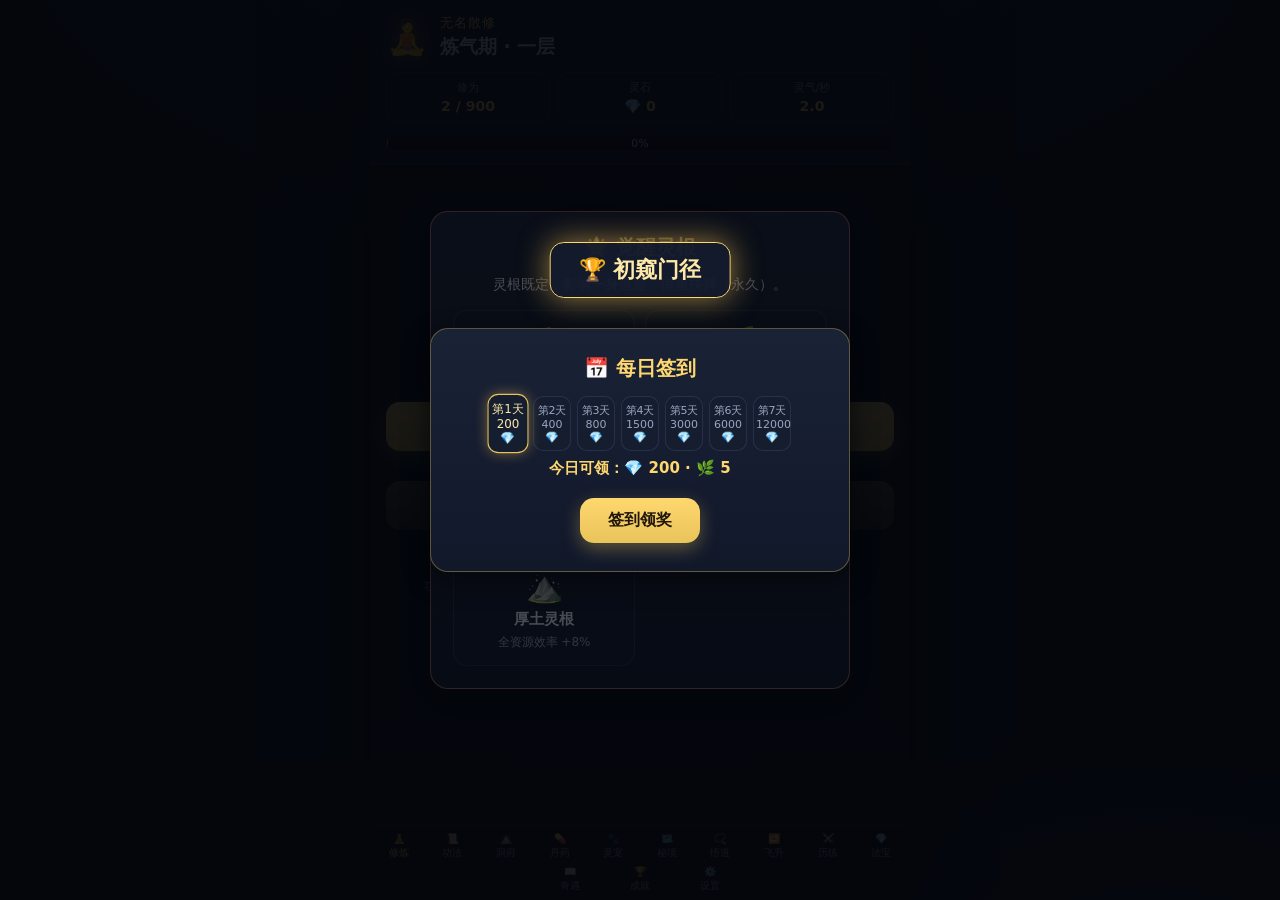
==== index.html @ 9cd48402 "娱乐性/反馈/爽点/生命周期重设计：FX引擎+全系统反馈+天降机缘+法宝觉醒+每日签到+连击暴击+大数超界 - 新增 fx.js 反馈特效引擎（floatText/burst/shake/flash/" ====
<!DOCTYPE html>
<html lang="zh-CN">
<head>
  <meta charset="UTF-8" />
  <meta name="viewport" content="width=device-width, initial-scale=1.0, maximum-scale=1.0, user-scalable=no" />
  <title>放置修仙 · 逍遥道途</title>
  <link rel="stylesheet" href="style.css" />
</head>
<body>
  <div id="app">
    <!-- 顶部状态栏 -->
    <header class="topbar">
      <div class="realm-badge">
        <span id="realm-emoji">🧘</span>
        <div class="realm-text">
          <div id="dao-name" class="dao-name">无名散修</div>
          <div id="realm-name" class="realm-name">炼气期 · 一层</div>
        </div>
      </div>
      <div class="stat-row">
        <div class="stat">
          <span class="stat-label">修为</span>
          <span class="stat-val"><span id="xp-val">0</span> / <span id="xp-need">0</span></span>
        </div>
        <div class="stat">
          <span class="stat-label">灵石</span>
          <span class="stat-val">💎 <span id="stone-val">0</span></span>
        </div>
        <div class="stat">
          <span class="stat-label">灵气/秒</span>
          <span class="stat-val" id="speed-val">1.0</span>
        </div>
      </div>
      <div class="progress-wrap">
        <div class="progress-bar" id="progress-bar"></div>
        <span class="progress-pct" id="progress-pct">0%</span>
      </div>
    </header>

    <!-- 主视图区（由 ui.js 渲染） -->
    <main id="view" class="view"></main>

    <!-- 底部标签栏（横向滚动） -->
    <nav class="tabbar">
      <button class="tab active" data-tab="cultivate">🧘<span>修炼</span></button>
      <button class="tab" data-tab="technique">📜<span>功法</span></button>
      <button class="tab" data-tab="abode">⛰️<span>洞府</span></button>
      <button class="tab" data-tab="pill">💊<span>丹药</span></button>
      <button class="tab" data-tab="pet">🐾<span>灵宠</span></button>
      <button class="tab" data-tab="secret">🗺️<span>秘境</span></button>
      <button class="tab" data-tab="insight">📿<span>悟道</span></button>
      <button class="tab" data-tab="fly">🔁<span>飞升</span></button>
      <button class="tab" data-tab="battle">⚔️<span>历练</span></button>
      <button class="tab" data-tab="treasure">💎<span>法宝</span></button>
      <button class="tab" data-tab="event">📖<span>奇遇</span></button>
      <button class="tab" data-tab="achv">🏆<span>成就</span></button>
      <button class="tab" data-tab="setting">⚙️<span>设置</span></button>
    </nav>
  </div>

  <!-- 弹窗层 -->
  <div id="modal-layer"></div>
  <!-- 提示层 -->
  <div id="toast-layer"></div>

  <script src="data.js"></script>
  <script src="game.js"></script>
  <script src="art.js"></script>
  <script src="audio.js"></script>
  <script src="fx.js"></script>
  <script src="ui.js"></script>
</body>
</html>
---- style.css ----
/* ============================================================
 * 放置修仙 · 逍遥道途 —— 样式（修仙暗金主题 · 移动优先）
 * ============================================================ */
:root {
  --bg: #0a0e17;
  --bg2: #0f1422;
  --panel: rgba(22, 30, 48, 0.72);
  --panel-solid: #161e30;
  --border: rgba(120, 140, 190, 0.18);
  --gold: #e8c45a;
  --gold-soft: #ffd76f;
  --jade: #7fd1c1;
  --text: #e8edf6;
  --text-dim: #9aa6c0;
  --danger: #ff7a7a;
  --good: #7fe0a8;
  --shadow: 0 8px 28px rgba(0, 0, 0, 0.45);
}

* { box-sizing: border-box; margin: 0; padding: 0; -webkit-tap-highlight-color: transparent; }

html, body {
  height: 100%;
  background:
    radial-gradient(1200px 600px at 50% -10%, #16203a 0%, transparent 60%),
    radial-gradient(800px 500px at 90% 110%, #1a1530 0%, transparent 55%),
    var(--bg);
  color: var(--text);
  font-family: "PingFang SC", "Microsoft YaHei", "Noto Sans CJK SC", system-ui, sans-serif;
  overflow: hidden;
  user-select: none;
}

#app {
  max-width: 540px;
  margin: 0 auto;
  height: 100dvh;
  display: flex;
  flex-direction: column;
  position: relative;
  background: linear-gradient(180deg, rgba(15,20,34,0.6), rgba(10,14,23,0.85));
  box-shadow: 0 0 60px rgba(0,0,0,0.5);
}

/* ---------------- 顶部状态栏 ---------------- */
.topbar {
  padding: 14px 16px 12px;
  background: linear-gradient(180deg, rgba(20,28,46,0.95), rgba(20,28,46,0.6));
  border-bottom: 1px solid var(--border);
  backdrop-filter: blur(10px);
  flex: 0 0 auto;
}
.realm-badge { display: flex; align-items: center; gap: 12px; }
#realm-emoji {
  font-size: 34px;
  filter: drop-shadow(0 0 10px rgba(232,196,90,0.5));
  animation: breathe 3.4s ease-in-out infinite;
}
@keyframes breathe { 0%,100% { transform: scale(1); } 50% { transform: scale(1.08); } }
.dao-name { font-size: 13px; color: var(--gold-soft); letter-spacing: 1px; }
.realm-name { font-size: 19px; font-weight: 700; color: var(--text); margin-top: 2px; }

.stat-row {
  display: flex; gap: 8px; margin-top: 12px;
}
.stat {
  flex: 1; background: var(--panel); border: 1px solid var(--border);
  border-radius: 10px; padding: 7px 8px; text-align: center;
}
.stat-label { display: block; font-size: 11px; color: var(--text-dim); }
.stat-val { display: block; font-size: 14px; font-weight: 700; margin-top: 3px; color: var(--gold-soft); }

.progress-wrap {
  position: relative; margin-top: 12px; height: 18px;
  background: rgba(0,0,0,0.35); border-radius: 10px; overflow: hidden;
  border: 1px solid var(--border);
}
.progress-bar {
  height: 100%; width: 0%;
  background: linear-gradient(90deg, #b9892b, var(--gold), var(--gold-soft));
  box-shadow: 0 0 14px rgba(232,196,90,0.6);
  transition: width 0.12s linear;
}
.progress-pct {
  position: absolute; inset: 0; display: flex; align-items: center; justify-content: center;
  font-size: 11px; color: #fff; text-shadow: 0 1px 2px rgba(0,0,0,0.8);
}

/* ---------------- 主视图 ---------------- */
.view { flex: 1 1 auto; overflow-y: auto; padding: 16px; -webkit-overflow-scrolling: touch; }
.view::-webkit-scrollbar { width: 6px; }
.view::-webkit-scrollbar-thumb { background: rgba(120,140,190,0.3); border-radius: 6px; }

.section-title {
  font-size: 14px; color: var(--gold-soft); margin: 4px 2px 12px;
  letter-spacing: 1px; display: flex; align-items: center; gap: 6px;
}
.section-title small { color: var(--text-dim); font-weight: 400; letter-spacing: 0; }

/* 修炼主页面 */
.cultivate-stage {
  display: flex; flex-direction: column; align-items: center; gap: 18px;
  padding: 18px 0 8px;
}
.avatar {
  font-size: 84px; line-height: 1;
  filter: drop-shadow(0 0 24px rgba(127,209,193,0.45));
  animation: floaty 4s ease-in-out infinite;
}
@keyframes floaty { 0%,100% { transform: translateY(0); } 50% { transform: translateY(-10px); } }
.avatar-glow {
  width: 150px; height: 150px; border-radius: 50%;
  background: radial-gradient(circle, rgba(127,209,193,0.25), transparent 70%);
  display: flex; align-items: center; justify-content: center;
}
.buff-line { font-size: 12px; color: var(--jade); text-align: center; min-height: 16px; }
.buff-line .pill-tag {
  display: inline-block; margin: 0 3px; padding: 2px 7px; border-radius: 20px;
  background: rgba(127,209,193,0.15); border: 1px solid rgba(127,209,193,0.4);
}

/* 按钮 */
.btn {
  border: none; border-radius: 14px; font-size: 16px; font-weight: 700;
  padding: 14px; width: 100%; color: #20160a; cursor: pointer;
  background: linear-gradient(180deg, var(--gold-soft), var(--gold));
  box-shadow: 0 6px 18px rgba(232,196,90,0.35);
  transition: transform 0.08s, filter 0.15s, opacity 0.15s;
}
.btn:active { transform: scale(0.97); }
.btn:disabled { filter: grayscale(0.7) brightness(0.7); cursor: not-allowed; box-shadow: none; }
.btn-break {
  margin-top: 12px; color: #fff;
  background: linear-gradient(180deg, #c0653a, #8a3b1e);
  box-shadow: 0 6px 18px rgba(180,70,30,0.4);
}
.btn-break.ready {
  color: #20160a;
  background: linear-gradient(180deg, #ffe08a, #e8a13a);
  animation: pulse 1.3s ease-in-out infinite;
}
@keyframes pulse {
  0%,100% { box-shadow: 0 0 0 0 rgba(232,196,90,0.55); }
  50% { box-shadow: 0 0 0 12px rgba(232,196,90,0); }
}
.hint { font-size: 12px; color: var(--text-dim); text-align: center; margin-top: 10px; line-height: 1.6; }

/* 列表卡片 */
.list { display: flex; flex-direction: column; gap: 10px; }
.card {
  display: flex; align-items: center; gap: 12px;
  background: var(--panel); border: 1px solid var(--border);
  border-radius: 14px; padding: 12px; backdrop-filter: blur(6px);
}
.card .icon { font-size: 28px; flex: 0 0 auto; }
.card .body { flex: 1 1 auto; min-width: 0; }
.card .name { font-size: 15px; font-weight: 700; display: flex; align-items: center; gap: 8px; }
.card .lv { font-size: 11px; color: var(--gold-soft); background: rgba(232,196,90,0.12); padding: 1px 7px; border-radius: 10px; }
.card .desc { font-size: 12px; color: var(--text-dim); margin-top: 4px; }
.card .sub { font-size: 11px; color: var(--jade); margin-top: 3px; }
.buy-btn {
  flex: 0 0 auto; border: none; border-radius: 10px; padding: 9px 12px;
  font-size: 13px; font-weight: 700; cursor: pointer; min-width: 86px;
  background: linear-gradient(180deg, #2f6f63, #1f4f47); color: #eafff8;
  transition: transform 0.08s, filter 0.15s;
}
.buy-btn:active { transform: scale(0.95); }
.buy-btn:disabled { filter: grayscale(0.8) brightness(0.6); cursor: not-allowed; }
.buy-btn.maxed { background: linear-gradient(180deg,#5a5f70,#3a3f50); color:#cfd6e6; }
.price { display: block; font-size: 11px; color: var(--gold-soft); margin-top: 2px; text-align: center; }

/* 奇遇日志 */
.log-item {
  display: flex; gap: 10px; padding: 10px 12px; font-size: 13px; line-height: 1.5;
  background: var(--panel); border: 1px solid var(--border); border-radius: 12px;
}
.log-item .icon { font-size: 18px; flex: 0 0 auto; }
.log-item .time { font-size: 10px; color: var(--text-dim); margin-top: 2px; }
.empty { text-align: center; color: var(--text-dim); font-size: 13px; padding: 30px 0; }

/* 成就 */
.achv-card { opacity: 0.45; filter: grayscale(0.6); }
.achv-card.unlocked { opacity: 1; filter: none; border-color: rgba(232,196,90,0.4); }
.achv-card.unlocked .icon { filter: drop-shadow(0 0 8px rgba(232,196,90,0.6)); }

/* 设置 */
.setting-block { background: var(--panel); border: 1px solid var(--border); border-radius: 14px; padding: 14px; }
.setting-block + .setting-block { margin-top: 12px; }
.setting-block h3 { font-size: 14px; color: var(--gold-soft); margin-bottom: 10px; }
.field { display: flex; gap: 8px; }
.field input {
  flex: 1; background: rgba(0,0,0,0.3); border: 1px solid var(--border);
  border-radius: 10px; padding: 10px; color: var(--text); font-size: 14px;
}
.field input:focus { outline: 1px solid var(--gold); }
.btn-sm {
  border: none; border-radius: 10px; padding: 0 16px; font-weight: 700; cursor: pointer;
  background: linear-gradient(180deg, var(--gold-soft), var(--gold)); color: #20160a;
}
.btn-danger {
  border: 1px solid rgba(255,122,122,0.5); border-radius: 10px; padding: 10px;
  background: rgba(255,122,122,0.1); color: var(--danger); font-weight: 700; cursor: pointer; width: 100%;
}
.stat-grid { display: grid; grid-template-columns: 1fr 1fr; gap: 10px; }
.stat-grid .cell { background: rgba(0,0,0,0.25); border-radius: 10px; padding: 10px; }
.stat-grid .cell b { color: var(--gold-soft); font-size: 16px; }
.stat-grid .cell span { font-size: 11px; color: var(--text-dim); display: block; margin-top: 3px; }

/* ---------------- 底部标签栏 ---------------- */
.tabbar {
  flex: 0 0 auto; display: flex; flex-wrap: wrap; justify-content: center; background: rgba(12,16,28,0.96);
  border-top: 1px solid var(--border); padding: 4px 2px calc(4px + env(safe-area-inset-bottom));
  backdrop-filter: blur(10px); overflow-x: auto; -webkit-overflow-scrolling: touch;
}
.tabbar::-webkit-scrollbar { display: none; }
.tab {
  flex: 1 1 52px; max-width: 70px; border: none; background: none; color: var(--text-dim);
  font-size: 10px; display: flex; flex-direction: column; align-items: center; gap: 2px;
  cursor: pointer; padding: 3px 4px; transition: color 0.15s;
}
.tab span { font-size: 10px; }
.tab.active { color: var(--gold-soft); }
.tab.active span { color: var(--gold-soft); }

/* ---------------- 弹窗 ---------------- */
#modal-layer { position: fixed; inset: 0; pointer-events: none; z-index: 50; }
.modal-mask {
  position: absolute; inset: 0; background: rgba(4,6,12,0.7);
  display: flex; align-items: center; justify-content: center; pointer-events: auto;
  animation: fade 0.25s ease;
}
@keyframes fade { from { opacity: 0; } to { opacity: 1; } }
.modal {
  width: 86%; max-width: 420px; background: linear-gradient(180deg, #1a2236, #11182a);
  border: 1px solid rgba(232,196,90,0.35); border-radius: 18px; padding: 22px;
  box-shadow: var(--shadow); text-align: center; animation: pop 0.3s cubic-bezier(.2,1.2,.4,1);
}
@keyframes pop { from { transform: scale(0.85); opacity: 0; } to { transform: scale(1); opacity: 1; } }
.modal h2 { font-size: 20px; color: var(--gold-soft); margin-bottom: 12px; }
.modal p { font-size: 14px; color: var(--text); line-height: 1.7; margin-bottom: 8px; }
.modal .big { font-size: 22px; font-weight: 800; color: var(--gold); }
.modal .btn { margin-top: 16px; width: auto; padding: 12px 28px; }

/* 渡劫动画 */
.tribulation .modal { border-color: rgba(255,138,138,0.6); }
.trib {
  font-size: 64px; animation: shake 0.4s ease-in-out infinite;
  filter: drop-shadow(0 0 22px rgba(255,210,90,0.8));
}
@keyframes shake { 0%,100%{transform:translateX(0) rotate(0);} 25%{transform:translateX(-6px) rotate(-4deg);} 75%{transform:translateX(6px) rotate(4deg);} }
.trib-glow {
  position: absolute; inset: 0; background: radial-gradient(circle, rgba(255,220,120,0.25), transparent 60%);
  animation: flash 0.6s ease-in-out infinite; pointer-events: none;
}
@keyframes flash { 0%,100%{opacity:0.4;} 50%{opacity:1;} }

/* ---------------- Toast ---------------- */
#toast-layer {
  position: fixed; top: 14px; left: 0; right: 0; z-index: 60;
  display: flex; flex-direction: column; align-items: center; gap: 8px; pointer-events: none;
}
.toast {
  background: rgba(20,28,46,0.95); border: 1px solid rgba(232,196,90,0.4);
  color: var(--text); padding: 10px 18px; border-radius: 30px; font-size: 13px;
  box-shadow: var(--shadow); animation: toastIn 0.3s ease, toastOut 0.4s ease 2.2s forwards;
}
.toast.gold { border-color: var(--gold); color: var(--gold-soft); }
@keyframes toastIn { from { transform: translateY(-20px); opacity: 0; } to { transform: translateY(0); opacity: 1; } }
@keyframes toastOut { to { transform: translateY(-20px); opacity: 0; } }

/* 点击飘字 */
.float-num {
  position: fixed; z-index: 40; pointer-events: none; font-weight: 800; font-size: 18px;
  color: var(--gold-soft); text-shadow: 0 1px 4px rgba(0,0,0,0.6);
  animation: floatUp 0.9s ease-out forwards;
}
@keyframes floatUp { from { transform: translateY(0); opacity: 1; } to { transform: translateY(-60px); opacity: 0; } }

/* ---------------- v2 新增样式 ---------------- */
/* 资源条（悟性/材料/仙缘等） */
.res-bar { display: flex; gap: 8px; margin-bottom: 12px; flex-wrap: wrap; }
.res-chip {
  flex: 1; min-width: 84px; background: var(--panel); border: 1px solid var(--border);
  border-radius: 10px; padding: 8px; text-align: center;
}
.res-chip .l { font-size: 11px; color: var(--text-dim); }
.res-chip .v { font-size: 15px; font-weight: 700; color: var(--gold-soft); margin-top: 2px; }
.res-chip.legacy .v { color: #c9a8ff; }
.res-chip.insight .v { color: #9ff0ff; }
.res-chip.mat .v { color: #7fe0a8; }

/* 迷你进度条（悟道/喂养消耗） */
.mini-prog { height: 7px; background: rgba(0,0,0,0.35); border-radius: 6px; overflow: hidden; margin-top: 6px; }
.mini-prog > i { display: block; height: 100%; background: linear-gradient(90deg, #b9892b, var(--gold)); }
.cd-text { font-size: 11px; color: var(--danger); margin-top: 4px; }

/* 飞升页 */
.fly-hero { text-align: center; padding: 16px 0 8px; }
.fly-hero .big { font-size: 30px; color: #c9a8ff; font-weight: 800; }
.fly-hero .sub { font-size: 13px; color: var(--text-dim); margin-top: 10px; line-height: 1.8; }
.btn-fly {
  margin-top: 14px; color: #fff;
  background: linear-gradient(180deg, #9f7bff, #6a3fd0);
  box-shadow: 0 6px 18px rgba(120,80,220,0.4);
}
.btn-fly.ready { animation: pulse 1.3s ease-in-out infinite; }

/* 灵根选择 */
.root-grid { display: grid; grid-template-columns: 1fr 1fr; gap: 10px; }
.root-card {
  background: var(--panel); border: 1px solid var(--border); border-radius: 14px;
  padding: 14px; cursor: pointer; transition: transform 0.1s, border-color 0.15s;
}
.root-card:active { transform: scale(0.97); }
.root-card:hover, .root-card.sel { border-color: var(--gold); }
.root-card .ic { font-size: 30px; }
.root-card .nm { font-weight: 700; margin-top: 6px; font-size: 15px; }
.root-card .ds { font-size: 12px; color: var(--text-dim); margin-top: 4px; line-height: 1.5; }

/* ============ v3：战斗 / 法宝 ============ */
/* 战斗：自身面板 */
.player-panel { background: var(--panel); border: 1px solid var(--border); border-radius: 14px; padding: 12px 14px; margin-bottom: 10px; }
.pp-head { font-size: 14px; color: var(--text-dim); }
.pp-head b { color: #ffd76f; font-size: 18px; margin-left: 4px; }
.pp-stats { display: flex; flex-wrap: wrap; gap: 6px 14px; margin-top: 8px; }
.pp-stats span { font-size: 12px; color: var(--text); background: rgba(255,255,255,0.05); padding: 3px 8px; border-radius: 8px; }
.breakdown summary { cursor: pointer; color: var(--gold-soft); font-size: 12px; }
.breakdown summary:hover { opacity: 0.8; }
.battle-meta details summary { cursor: pointer; color: var(--gold-soft); font-size: 12px; margin-bottom: 4px; }
.battle-meta details summary:hover { opacity: 0.8; }
.level-row.current { border: 1px solid var(--gold); box-shadow: 0 0 0 1px rgba(232,196,90,0.3); background: rgba(232,196,90,0.06); }
.diff-easy { color: #7fe0a8; font-size: 11px; background: rgba(127,224,168,0.12); padding: 1px 6px; border-radius: 4px; margin-left: 6px; }
.diff-norm { color: var(--gold-soft); font-size: 11px; background: rgba(255,215,111,0.12); padding: 1px 6px; border-radius: 4px; margin-left: 6px; }
.diff-hard { color: #ff9a6a; font-size: 11px; background: rgba(255,154,106,0.12); padding: 1px 6px; border-radius: 4px; margin-left: 6px; }
.diff-dead { color: var(--danger); font-size: 11px; background: rgba(255,122,122,0.15); padding: 1px 6px; border-radius: 4px; margin-left: 6px; }
.diff-unk  { color: var(--text-dim); font-size: 11px; background: rgba(120,140,190,0.10); padding: 1px 6px; border-radius: 4px; margin-left: 6px; }

/* 战斗：地图选择 */
.map-tabs { display: flex; gap: 8px; overflow-x: auto; padding-bottom: 4px; margin-bottom: 8px; }
.map-tab { flex: 0 0 auto; background: var(--panel); border: 1px solid var(--border); color: var(--text); border-radius: 10px; padding: 8px 12px; font-size: 13px; cursor: pointer; white-space: nowrap; }
.map-tab.active { border-color: var(--gold); background: rgba(255,215,111,0.12); color: var(--gold); }
.map-tab.locked { opacity: 0.45; }
.map-desc { font-size: 12px; color: var(--text-dim); margin-bottom: 10px; }
.tower-info { font-size: 13px; color: var(--gold-soft); margin-bottom: 10px; padding: 8px 10px; background: rgba(20,28,46,0.5); border-radius: 8px; border: 1px solid var(--border); }

/* 战斗：关卡路径 */
.level-path { display: flex; flex-direction: column; gap: 8px; }
.level-row { display: flex; align-items: center; gap: 10px; background: var(--panel); border: 1px solid var(--border); border-radius: 12px; padding: 10px 12px; }
.level-row.cleared { border-color: rgba(127,209,193,0.5); }
.level-row.locked { opacity: 0.55; }
.level-idx { width: 26px; height: 26px; flex: 0 0 auto; border-radius: 50%; background: rgba(255,255,255,0.08); display: flex; align-items: center; justify-content: center; font-size: 13px; font-weight: 700; color: var(--gold); }
.level-body { flex: 1; min-width: 0; }
.level-body .name { font-size: 14px; font-weight: 700; }
.enemy-stats { font-size: 11px; color: var(--text-dim); margin-top: 3px; }
.reward-line { font-size: 11px; color: #7fe0a8; margin-top: 3px; }
.boss-tag { font-size: 10px; background: var(--danger); color: #fff; padding: 1px 6px; border-radius: 6px; margin-left: 4px; }
.cleared-tag { font-size: 10px; background: rgba(127,209,193,0.25); color: #7fd1c1; padding: 1px 6px; border-radius: 6px; margin-left: 4px; }
.fight-btn { background: linear-gradient(180deg, #ff9f6f, #e8633a); color: #fff; box-shadow: 0 4px 12px rgba(230,99,58,0.35); }

/* 战斗：日志弹窗 */
.combat-sub { font-size: 12px; color: var(--text-dim); margin: 4px 0 8px; }
.combat-log { background: rgba(0,0,0,0.3); border-radius: 10px; padding: 8px 10px; max-height: 220px; overflow-y: auto; font-size: 12px; line-height: 1.7; }
.cl { color: var(--text-dim); }
.cl.p { color: #7fd1c1; }
.cl.e { color: #ff9f9f; }
h2.win { color: #7fd1c1; }
h2.lose { color: #ff9f9f; }
.reward { margin-top: 10px; font-size: 13px; color: #ffd76f; }
.reward.drop { color: #c79fff; }

/* 法宝：装备槽 */
.slot-row { display: grid; grid-template-columns: 1fr 1fr 1fr; gap: 8px; margin: 10px 0; }
.slot { display: flex; align-items: center; gap: 8px; background: var(--panel); border: 1px solid var(--border); border-radius: 12px; padding: 10px; }
.slot.filled { border-color: var(--gold); }
.slot.empty { opacity: 0.6; }
.slot > div:first-child { font-size: 24px; }
.slot .sn { font-size: 13px; font-weight: 700; }
.slot .sd { font-size: 11px; color: var(--text-dim); margin-top: 2px; }

/* 法宝：囊 */
.section-title.sub { margin-top: 6px; font-size: 14px; }
.treasure-grid { display: grid; grid-template-columns: 1fr 1fr; gap: 10px; margin-top: 8px; }
.tcard { background: var(--panel); border: 1px solid var(--border); border-radius: 14px; padding: 10px; display: flex; flex-direction: column; }
.tcard.locked { opacity: 0.5; align-items: center; justify-content: center; text-align: center; }
.tcard .ti { font-size: 26px; }
.tcard .tn { font-size: 13px; font-weight: 700; margin-top: 4px; }
.tcard .td { font-size: 11px; color: var(--text-dim); margin-top: 3px; line-height: 1.4; min-height: 28px; }
.tcard .tattrs { font-size: 11px; color: #7fd1c1; margin-top: 5px; }
.tcard .q { font-size: 11px; font-weight: 700; }
.tcard .tsub { font-size: 11px; color: var(--text-dim); margin-top: 4px; }
.tcard .tactions { display: flex; flex-wrap: wrap; gap: 6px; margin-top: 8px; }
.buy-btn.eq { background: rgba(120,140,190,0.25); color: #fff; box-shadow: none; }
.buy-btn.smelt { background: rgba(255,159,111,0.25); color: #ffd1b0; box-shadow: none; }

/* ============ 战斗演出（卡通回合制） ============ */
.modal.combat { max-width: 540px; }
.battle-stage {
  position: relative;
  margin: 10px 0 6px;
  border-radius: 16px;
  padding: 14px 12px 18px;
  overflow: hidden;
  background:
    radial-gradient(120% 80% at 50% -10%, #2a3a66 0%, #1a2342 55%, #121a33 100%);
  border: 1px solid var(--border);
}
.battle-stage::after { /* 地面 */
  content: ''; position: absolute; left: 0; right: 0; bottom: 0; height: 34%;
  background: linear-gradient(180deg, rgba(80,120,90,0.0), rgba(60,110,80,0.35));
  border-top: 2px solid rgba(140,200,160,0.25);
}
/* 血条 */
.bars { display: flex; justify-content: space-between; gap: 10px; position: relative; z-index: 3; margin-bottom: 6px; }
.hpbar { position: relative; flex: 1; height: 18px; background: rgba(0,0,0,0.4); border-radius: 10px; overflow: hidden; border: 1px solid rgba(255,255,255,0.12); }
.hpbar.e { transform: scaleX(-1); } /* 敌方血条从右往左掉 */
.hp-fill { position: absolute; inset: 0; width: 100%; border-radius: 10px; transition: width .25s ease; }
.hp-fill.p { background: linear-gradient(90deg, #4be38a, #7fffd1); }
.hp-fill.e { background: linear-gradient(90deg, #ff7a7a, #ff4d6d); }
.hp-label { position: absolute; inset: 0; display: flex; align-items: center; justify-content: center; font-size: 10px; font-weight: 700; color: #fff; text-shadow: 0 1px 2px #000; z-index: 2; }
.hpbar.e .hp-label { transform: scaleX(-1); }
/* 角色 */
.arena { position: relative; z-index: 2; display: flex; justify-content: space-between; align-items: flex-end; height: 150px; padding: 0 6px; }
.fighter { position: relative; display: flex; flex-direction: column; align-items: center; gap: 4px; }
.fighter .avatar {
  width: 64px; height: 64px; border-radius: 50%;
  display: flex; align-items: center; justify-content: center; font-size: 40px;
  background: radial-gradient(circle at 35% 30%, #fdfdff, #c7d0e6);
  box-shadow: 0 6px 14px rgba(0,0,0,0.45), inset 0 -6px 10px rgba(0,0,0,0.15);
  animation: idleBob 2.4s ease-in-out infinite;
}
.fighter.e .avatar { background: radial-gradient(circle at 35% 30%, #ffe2e2, #d98a8a); }
.fighter.boss .avatar { width: 84px; height: 84px; font-size: 54px; box-shadow: 0 0 22px rgba(255,90,90,0.6), 0 6px 14px rgba(0,0,0,0.5); }
.fighter .fname { font-size: 11px; color: #eaf0ff; text-shadow: 0 1px 2px #000; font-weight: 700; }
.fighter.boss .fname { color: #ffd0d0; }
.fighter .crown { position: absolute; top: -14px; font-size: 20px; filter: drop-shadow(0 0 4px gold); }
/* 心法护体光环 */
.fighter .aura { position: absolute; top: 2px; width: 78px; height: 78px; border-radius: 50%; pointer-events: none; opacity: 0; transition: opacity .3s; }
.fighter.p .aura { background: radial-gradient(circle, var(--aura,#9fd0ff) 0%, transparent 70%); box-shadow: 0 0 26px 6px var(--aura,#9fd0ff); }
.fighter.p .aura.on { opacity: 0.55; animation: auraPulse 1.1s ease-in-out infinite; }
/* 攻击/受击姿态 */
.fighter.lunge-p { animation: lungeP .28s ease; }
.fighter.lunge-e { animation: lungeE .28s ease; }
.fighter.hit .avatar { animation: hitShake .3s ease; }
.fighter.hit .avatar { filter: brightness(2) saturate(1.4) drop-shadow(0 0 6px #ff4d6d); }
/* 特效层 */
.fx-layer { position: absolute; inset: 0; z-index: 4; pointer-events: none; overflow: hidden; }
.dmg-num { position: absolute; transform: translate(-50%, -50%); font-weight: 800; font-size: 15px; color: #ffd1d1; text-shadow: 0 1px 3px #000; animation: floatUp .9s ease-out forwards; white-space: nowrap; }
.dmg-num.crit { font-size: 22px; color: #ffd84d; text-shadow: 0 0 8px #ffb300, 0 1px 3px #000; }
.dmg-num.miss { font-size: 13px; color: #cfd8ea; }
/* 功法/心法 施法横幅 + 光束 */
.skill-banner { position: absolute; left: 50%; top: 8px; transform: translateX(-50%); z-index: 5; padding: 4px 14px; border-radius: 20px; font-size: 13px; font-weight: 800; color: #fff; background: rgba(20,28,55,0.85); border: 1px solid var(--aura,#9fd0ff); box-shadow: 0 0 16px var(--aura,#9fd0ff); opacity: 0; pointer-events: none; }
.skill-banner.show { animation: bannerIn 1.1s ease forwards; }
.beam { position: absolute; top: 44%; left: 18%; right: 18%; height: 6px; border-radius: 6px; z-index: 4; opacity: 0; background: linear-gradient(90deg, transparent, var(--aura,#9fd0ff), transparent); box-shadow: 0 0 14px var(--aura,#9fd0ff); }
.beam.show { animation: beamFlash .5s ease; }
/* 暴击时整屏轻震 */
.battle-stage.crit { animation: screenShake .3s ease; }
.combat-sub { font-size: 12px; color: var(--text-dim); text-align: center; }
@keyframes idleBob { 0%,100% { transform: translateY(0); } 50% { transform: translateY(-5px); } }
@keyframes lungeP { 0% { transform: translateX(0); } 40% { transform: translateX(26px); } 100% { transform: translateX(0); } }
@keyframes lungeE { 0% { transform: translateX(0); } 40% { transform: translateX(-26px); } 100% { transform: translateX(0); } }
@keyframes hitShake { 0%,100% { transform: translateX(0); } 20% { transform: translateX(-6px) rotate(-3deg); } 50% { transform: translateX(6px) rotate(3deg); } 80% { transform: translateX(-4px); } }
@keyframes floatUp { 0% { opacity: 0; transform: translate(-50%, 0) scale(.7); } 20% { opacity: 1; transform: translate(-50%, -10px) scale(1.1); } 100% { opacity: 0; transform: translate(-50%, -46px) scale(1); } }
@keyframes auraPulse { 0%,100% { transform: scale(.9); opacity: .45; } 50% { transform: scale(1.15); opacity: .7; } }
@keyframes bannerIn { 0% { opacity: 0; transform: translateX(-50%) translateY(-8px); } 18% { opacity: 1; transform: translateX(-50%) translateY(0); } 80% { opacity: 1; } 100% { opacity: 0; transform: translateX(-50%) translateY(-6px); } }
@keyframes beamFlash { 0% { opacity: 0; transform: scaleX(.2); } 30% { opacity: 1; transform: scaleX(1); } 100% { opacity: 0; transform: scaleX(1); } }
@keyframes screenShake { 0%,100% { transform: translate(0,0); } 25% { transform: translate(-4px, 2px); } 50% { transform: translate(4px, -2px); } 75% { transform: translate(-3px, 1px); } }

/* ============ 战斗演出升级（SVG 角色 / 主题场景 / 弹道 / 二阶段 / 印章） ============ */
.battle-stage { --bg:#1d3b25; --ground:rgba(90,170,100,.32); --accent:#7fe0a0; --fig:#d7ecdd; --fig2:#3f7a52; --particle:#bfe9c8; --aura:#9fd0ff; }
.scene-bg { position: absolute; inset: 0; background: var(--bg); overflow: hidden; z-index: 0; }
.scene-bg::after { content: ''; position: absolute; left: 0; right: 0; bottom: 0; height: 40%; background: var(--ground); border-top: 2px solid rgba(255,255,255,.08); }
.scene-bg::before { content: ''; position: absolute; inset: -20% -10%; background-image: radial-gradient(circle, var(--particle) 0 2px, transparent 3px); background-size: 60px 60px; opacity: .5; animation: driftMotes 14s linear infinite; }
@keyframes driftMotes { from { transform: translate(0,0); } to { transform: translate(-60px, -40px); } }

/* VS 入场 */
.vs-intro { position: absolute; inset: 0; z-index: 6; display: flex; align-items: center; justify-content: center; pointer-events: none; }
.vs-intro span { font-size: 56px; font-weight: 900; color: #fff; text-shadow: 0 0 18px var(--accent), 0 2px 6px #000; animation: vsFlash .9s ease forwards; }
@keyframes vsFlash { 0% { opacity: 0; transform: scale(.4) rotate(-12deg); } 30% { opacity: 1; transform: scale(1.1) rotate(0); } 70% { opacity: 1; } 100% { opacity: 0; transform: scale(1.4); } }

/* 战力对比条 */
.powerbar { position: relative; z-index: 3; display: flex; align-items: center; gap: 8px; margin: 0 4px 6px; font-size: 10px; color: #dfe7ff; }
.powerbar .pw-p { color: #9fffd1; font-weight: 700; }
.powerbar .pw-e { color: #ffb0b0; font-weight: 700; }
.pw-track { flex: 1; height: 9px; border-radius: 6px; overflow: hidden; display: flex; background: rgba(0,0,0,.4); border: 1px solid rgba(255,255,255,.1); }
.pw-fill { height: 100%; transition: width .3s ease; }
.pw-fill.p { background: linear-gradient(90deg, #4be38a, #7fffd1); }
.pw-fill.e { background: linear-gradient(90deg, #ff7a7a, #ff4d6d); }

/* 角色 SVG */
.fighter .svg-fig { width: 86px; height: 94px; filter: drop-shadow(0 6px 10px rgba(0,0,0,.45)); animation: idleFloat 2.6s ease-in-out infinite; }
.fighter.boss .svg-fig { width: 116px; height: 124px; filter: drop-shadow(0 0 22px rgba(255,90,90,.55)) drop-shadow(0 6px 12px rgba(0,0,0,.5)); }
.svg-fig .cult .robe { fill: var(--fig2); }
.svg-fig .cult .robe-trim { fill: var(--accent); opacity: .85; }
.svg-fig .cult .skin { fill: #f3e2cf; }
.svg-fig .cult .hair { fill: #3a2e2a; }
.svg-fig .cult .hair-tie { fill: none; stroke: var(--fig2); stroke-width: 3; }
.svg-fig .cult .sword { fill: #dfe9ff; }
.svg-fig .cult .sword-tip { fill: var(--accent); }
.svg-fig .cult .sword-gem { fill: var(--accent); }
.svg-fig .mon .m-body { fill: var(--fig2); }
.svg-fig .mon .m-head { fill: var(--fig); }
.svg-fig .mon .m-ear, .svg-fig .mon .m-horn, .svg-fig .mon .m-star, .svg-fig .mon .m-tail, .svg-fig .mon .m-spear-tip { fill: var(--accent); }
.svg-fig .mon .m-spear { fill: #cfd6e6; }
.svg-fig .mon .m-eye { fill: var(--accent); }
.svg-fig .mon .m-snout, .svg-fig .mon .m-mouth, .svg-fig .mon .m-leg { fill: var(--fig); }
.svg-fig .mon .crown { fill: gold; filter: drop-shadow(0 0 4px rgba(255,200,0,.8)); }
.svg-fig .mon .aura-ring { stroke: var(--accent); opacity: .5; stroke-width: 3; }
@keyframes idleFloat { 0%,100% { transform: translateY(0); } 50% { transform: translateY(-5px); } }

/* 心法护体光环（玩家） */
.fighter.p .aura { position: absolute; top: 6px; width: 96px; height: 96px; border-radius: 50%; pointer-events: none; opacity: 0; transition: opacity .3s; }
.fighter.p .aura.on { opacity: .5; animation: auraPulse 1.1s ease-in-out infinite; }

/* 功法弹道 */
.projectile { position: absolute; z-index: 4; width: 40px; height: 30px; pointer-events: none; filter: drop-shadow(0 0 8px var(--proj, #aab7ff)); }
.projectile.go { animation: projFly var(--pdur,.32s) ease-in forwards; }
@keyframes projFly { from { transform: translate(0,0) scale(.7); opacity: .2; } 20% { opacity: 1; } to { transform: translate(var(--dx,120px), var(--dy,0)) scale(1.15); opacity: 1; } }
.impact { position: absolute; z-index: 5; width: 46px; height: 46px; margin: -23px 0 0 -23px; border-radius: 50%; pointer-events: none; background: radial-gradient(circle, var(--proj,#aab7ff) 0%, transparent 70%); animation: impactPop .35s ease-out forwards; }
@keyframes impactPop { 0% { transform: scale(.3); opacity: .9; } 100% { transform: scale(1.8); opacity: 0; } }

/* 受击粒子 */
.particle { position: absolute; z-index: 5; width: 6px; height: 6px; border-radius: 50%; pointer-events: none; background: var(--particle, #fff); animation: particleBurst .6s ease-out forwards; }
@keyframes particleBurst { from { transform: translate(0,0) scale(1); opacity: 1; } to { transform: translate(var(--tx,0), var(--ty,0)) scale(.2); opacity: 0; } }

/* BOSS 二阶段 */
.battle-stage.phase2 .fighter.e .svg-fig { filter: drop-shadow(0 0 26px rgba(255,60,60,.8)) drop-shadow(0 6px 12px rgba(0,0,0,.5)); animation: phasePulse .7s ease-in-out infinite; }
@keyframes phasePulse { 0%,100% { transform: translateY(0); } 50% { transform: translateY(-4px) scale(1.03); } }
.battle-stage.phase2::after { content: ''; position: absolute; inset: 0; z-index: 1; pointer-events: none; box-shadow: inset 0 0 60px rgba(255,40,40,.35); animation: phaseGlow .7s ease-in-out infinite; }
@keyframes phaseGlow { 0%,100% { opacity: .5; } 50% { opacity: 1; } }

/* 胜负印章 */
.seal { position: absolute; inset: 0; z-index: 7; display: flex; align-items: center; justify-content: center; pointer-events: none; }
.seal span { font-size: 72px; font-weight: 900; color: #fff; border: 6px solid #fff; border-radius: 14px; padding: 4px 22px; transform: rotate(-14deg); animation: sealStamp .5s cubic-bezier(.2,1.4,.4,1) forwards; }
.seal.win span { color: #ffe9a8; border-color: #ffd24d; text-shadow: 0 0 16px #ffb300; box-shadow: 0 0 24px rgba(255,180,0,.5); }
.seal.lose span { color: #ffd0d0; border-color: #ff6b6b; text-shadow: 0 0 16px #ff3b3b; box-shadow: 0 0 24px rgba(255,60,60,.5); }
@keyframes sealStamp { 0% { opacity: 0; transform: rotate(-14deg) scale(2.4); } 100% { opacity: 1; transform: rotate(-14deg) scale(1); } }

.combat-modal { max-width: 560px; }

/* ============================================================
 * 反馈特效引擎（FX）样式 —— 全屏 #fx-layer（pointer-events:none）
 * ============================================================ */
#fx-layer { position: fixed; inset: 0; z-index: 60; pointer-events: none; overflow: hidden; }

/* 跳字 */
.fx-float {
  position: fixed; z-index: 65; pointer-events: none; transform: translate(-50%, -50%);
  font-weight: 900; font-size: 18px; color: var(--gold-soft);
  text-shadow: 0 2px 6px rgba(0,0,0,.7); white-space: nowrap;
  animation: fxFloat 1.1s ease-out forwards;
}
@keyframes fxFloat {
  0% { opacity: 0; transform: translate(-50%, -50%) scale(.6); }
  15% { opacity: 1; transform: translate(-50%, -62%) scale(1.1); }
  100% { opacity: 0; transform: translate(-50%, -165%) scale(1); }
}
.fx-float.crit { color: #ff7a7a; font-size: 27px; text-shadow: 0 0 14px rgba(255,60,60,.95); }
.fx-float.gold { color: #ffd76f; }
.fx-float.big  { color: #fff; font-size: 24px; }
.fx-float.good { color: #8affc1; }
.fx-float.bad  { color: #ff6b6b; font-size: 16px; }

/* 粒子 */
.fx-particle {
  position: fixed; z-index: 64; width: 8px; height: 8px; border-radius: 50%;
  pointer-events: none; background: #ffd76f; transform: translate(-50%, -50%);
  animation: fxParticle .7s ease-out forwards;
}
@keyframes fxParticle {
  0% { opacity: 1; transform: translate(-50%, -50%) scale(1); }
  100% { opacity: 0; transform: translate(calc(-50% + var(--tx,0)), calc(-50% + var(--ty,0))) scale(.3); }
}

/* 全屏闪光 */
.fx-flash { position: fixed; inset: 0; z-index: 63; pointer-events: none; background: #fff; opacity: 0; animation: fxFlash .44s ease-out forwards; }
@keyframes fxFlash { 0% { opacity: 0; } 12% { opacity: .55; } 100% { opacity: 0; } }

/* 横幅 */
.fx-banner {
  position: fixed; left: 50%; top: 30%; transform: translate(-50%, -50%) scale(.85);
  z-index: 66; pointer-events: none; opacity: 0; text-align: center;
  transition: opacity .25s ease, transform .25s ease;
}
.fx-banner span {
  display: inline-block; padding: 12px 28px; border-radius: 14px; font-size: 22px; font-weight: 900;
  color: #fff; background: rgba(20,28,46,.92); border: 1px solid var(--gold);
  box-shadow: 0 0 30px rgba(255,200,90,.5);
}
.fx-banner.show { opacity: 1; transform: translate(-50%, -50%) scale(1); }
.fx-banner.hide { opacity: 0; transform: translate(-50%, -62%) scale(1.06); }
.fx-banner.gold span { border-color: #ffd76f; color: #ffe9a8; box-shadow: 0 0 30px rgba(255,200,90,.6); }
.fx-banner.jade span { border-color: #7fd1c1; color: #aef7e3; box-shadow: 0 0 30px rgba(127,209,193,.5); }
.fx-banner.danger span { border-color: #ff6b6b; color: #ffd0d0; box-shadow: 0 0 30px rgba(255,80,80,.55); }

/* 礼花 */
.fx-confetti {
  position: fixed; top: -22px; z-index: 64; width: 9px; height: 14px; pointer-events: none;
  border-radius: 2px; opacity: .95; animation: fxConfetti 1.7s ease-in forwards;
}
@keyframes fxConfetti {
  0% { opacity: 1; transform: translateY(0) rotate(0); }
  100% { opacity: 0; transform: translateY(105vh) translateX(var(--tx,0)) rotate(var(--rot,360deg)); }
}

/* 震屏（作用于 #app，由 fx.js 切换 .fx-shake） */
#app.fx-shake { animation: fxShake .5s ease-in-out; }
@keyframes fxShake {
  0%,100% { transform: translate(0,0); }
  20% { transform: translate(calc(var(--shake,1) * -4px), 0); }
  40% { transform: translate(calc(var(--shake,1) * 4px), 0); }
  60% { transform: translate(calc(var(--shake,1) * -3px), 0); }
  80% { transform: translate(calc(var(--shake,1) * 3px), 0); }
}

/* 天降机缘 · 可点击宝光 */
.golden-orb {
  position: fixed; z-index: 67; width: 62px; height: 62px; border-radius: 50%;
  display: flex; align-items: center; justify-content: center; font-size: 30px;
  cursor: pointer; pointer-events: auto; user-select: none; -webkit-tap-highlight-color: transparent;
  background: radial-gradient(circle at 35% 30%, #fff7d6, #ffd24d 46%, #ff9f1a 100%);
  border: 2px solid #fff3c4;
  box-shadow: 0 0 22px rgba(255,200,80,.9), 0 0 44px rgba(255,160,40,.55);
  animation: orbPulse 1.1s ease-in-out infinite;
  transition: transform .1s ease;
}
.golden-orb:active { transform: scale(.88); }
.golden-orb .orb-ring {
  position: absolute; inset: -10px; border-radius: 50%; border: 2px solid rgba(255,220,120,.6);
  animation: orbRing 1.4s ease-out infinite;
}
.golden-orb .orb-tip {
  position: absolute; top: -22px; left: 50%; transform: translateX(-50%);
  font-size: 11px; color: #ffe9a8; white-space: nowrap; text-shadow: 0 1px 3px #000; pointer-events: none;
}
@keyframes orbPulse { 0%,100% { box-shadow: 0 0 22px rgba(255,200,80,.9), 0 0 44px rgba(255,160,40,.55); } 50% { box-shadow: 0 0 34px rgba(255,220,120,1), 0 0 66px rgba(255,180,60,.85); } }
@keyframes orbRing { 0% { opacity: .8; transform: scale(.8); } 100% { opacity: 0; transform: scale(1.7); } }

/* combo 连击表 */
.combo-meter {
  position: fixed; left: 50%; bottom: 84px; transform: translateX(-50%); z-index: 58;
  pointer-events: none; text-align: center; opacity: 0; transition: opacity .2s ease;
}
.combo-meter.on { opacity: 1; }
.combo-meter .cv { font-size: 26px; font-weight: 900; color: #ffd76f; text-shadow: 0 0 12px rgba(255,180,40,.7); }
.combo-meter .cmult { font-size: 13px; color: var(--gold-soft); }

/* 法宝觉醒词缀 chip */
.affix-chip {
  display: inline-block; margin: 2px 3px 0 0; padding: 1px 7px; border-radius: 9px;
  font-size: 11px; font-weight: 700; color: #2a2238; background: linear-gradient(135deg,#ffd76f,#ff9f1a);
  box-shadow: 0 1px 4px rgba(0,0,0,.3);
}
.affix-wrap { margin-top: 4px; }

/* 觉醒按钮 */
.buy-btn.awaken { background: linear-gradient(135deg,#7a5cff,#c79fff); border: none; color: #fff; }

/* 圆满庆祝小徽标 */
.maxed-badge {
  display: inline-block; margin-left: 6px; padding: 0 8px; border-radius: 9px; font-size: 11px;
  font-weight: 800; color: #fff; background: linear-gradient(135deg,#ffb347,#ffcc33); box-shadow: 0 0 8px rgba(255,190,60,.5);
}

/* 境界突破卡 */
.realm-card { text-align: center; padding: 6px 4px 10px; }
.realm-card .rc-emoji { font-size: 64px; filter: drop-shadow(0 0 18px currentColor); animation: rcPop .5s cubic-bezier(.2,1.4,.4,1) both; }
.realm-card .rc-name { font-size: 26px; font-weight: 900; margin-top: 4px; }
.realm-card .rc-flavor { color: var(--text-dim); font-size: 14px; line-height: 1.8; margin: 10px 6px; font-style: italic; }
.realm-card .rc-power { color: var(--gold-soft); font-weight: 700; margin-bottom: 6px; }
@keyframes rcPop { 0% { transform: scale(.2) rotate(-12deg); opacity: 0; } 100% { transform: scale(1) rotate(0); opacity: 1; } }

/* 每日签到弹窗 */
.checkin { text-align: center; padding: 4px 2px 6px; }
.checkin .ci-grid { display: flex; gap: 6px; justify-content: center; margin: 14px 0 6px; flex-wrap: wrap; }
.checkin .ci-day { width: 38px; padding: 6px 2px; border-radius: 10px; background: var(--panel); border: 1px solid var(--border); font-size: 11px; color: var(--text-dim); }
.checkin .ci-day.done { border-color: #7fd1c1; color: #aef7e3; background: rgba(127,209,193,.12); }
.checkin .ci-day.today { border-color: var(--gold); color: #ffe9a8; box-shadow: 0 0 12px rgba(255,200,90,.4); transform: scale(1.08); }
.checkin .ci-reward { margin: 8px 0 4px; color: var(--gold-soft); font-weight: 700; font-size: 15px; }
.checkin .ci-art { font-size: 40px; margin: 4px 0; }
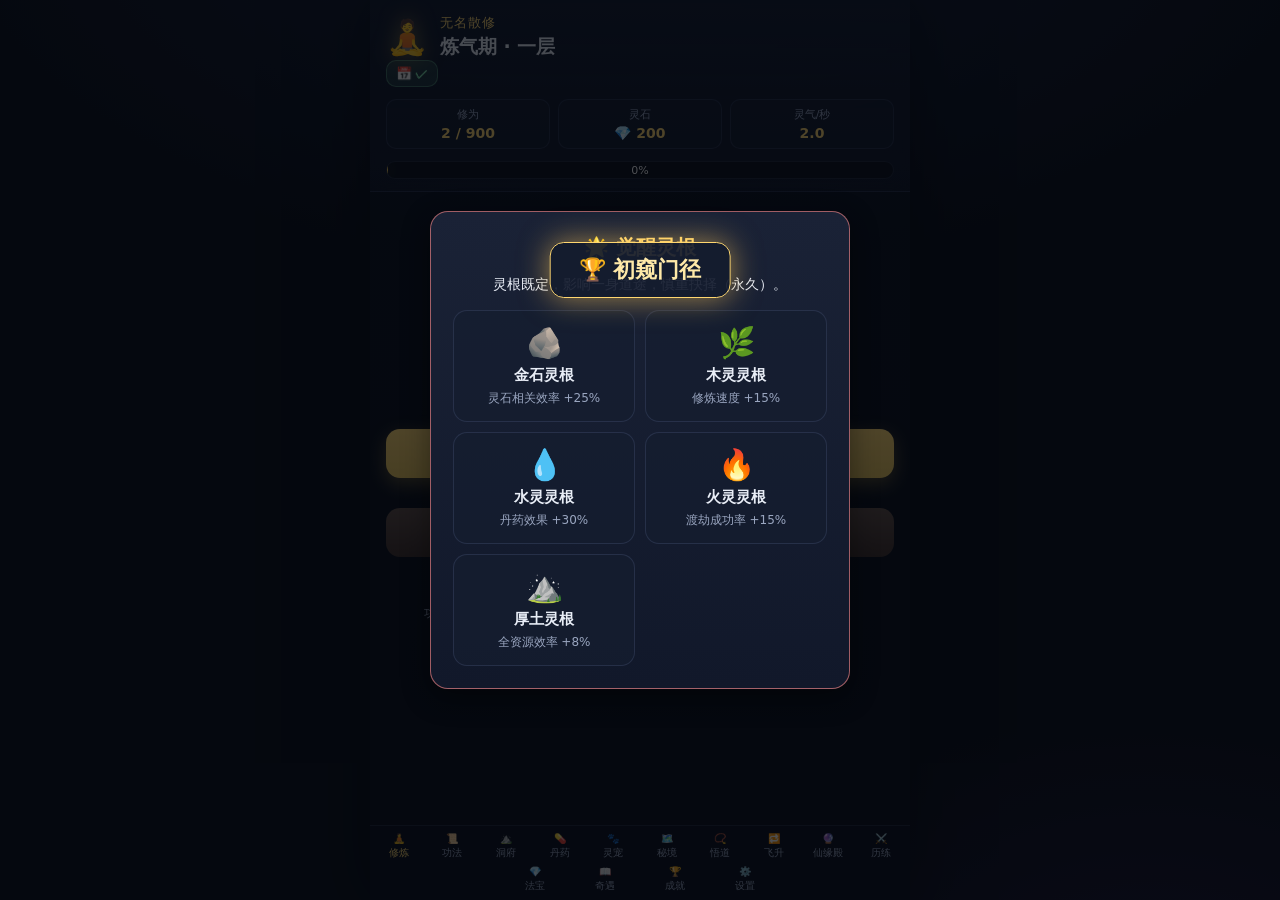
==== commit 1c09e669: "修仙放置游戏 v4：材料经济/渡劫失败模拟/层内墙软化/战斗数值/后期内容/UX打磨 按计划完成 7 项后续打磨（item#1-#6 已落地，item#7 存档版本化经评估无需迁移——仅新增 jade" ====
--- a/index.html
+++ b/index.html
@@ -17,6 +17,7 @@
           <div id="realm-name" class="realm-name">炼气期 · 一层</div>
         </div>
       </div>
+      <button id="btn-checkin" class="top-checkin" title="每日签到（点击查看）">📅<span id="ci-day"></span></button>
       <div class="stat-row">
         <div class="stat">
           <span class="stat-label">修为</span>
@@ -50,6 +51,7 @@
       <button class="tab" data-tab="secret">🗺️<span>秘境</span></button>
       <button class="tab" data-tab="insight">📿<span>悟道</span></button>
       <button class="tab" data-tab="fly">🔁<span>飞升</span></button>
+      <button class="tab" data-tab="bless">🔮<span>仙缘殿</span></button>
       <button class="tab" data-tab="battle">⚔️<span>历练</span></button>
       <button class="tab" data-tab="treasure">💎<span>法宝</span></button>
       <button class="tab" data-tab="event">📖<span>奇遇</span></button>
--- a/style.css
+++ b/style.css
@@ -51,6 +51,15 @@
   flex: 0 0 auto;
 }
 .realm-badge { display: flex; align-items: center; gap: 12px; }
+.top-checkin {
+  margin-left: auto; align-self: flex-start;
+  background: rgba(232,196,90,0.14); color: var(--gold-soft);
+  border: 1px solid rgba(232,196,90,0.35); border-radius: 10px;
+  font-size: 13px; font-weight: 700; padding: 5px 9px; cursor: pointer;
+  display: inline-flex; align-items: center; gap: 3px;
+}
+.top-checkin.done { background: rgba(127,224,168,0.14); color: #7fe0a8; border-color: rgba(127,224,168,0.35); }
+.top-checkin:active { transform: scale(0.96); }
 #realm-emoji {
   font-size: 34px;
   filter: drop-shadow(0 0 10px rgba(232,196,90,0.5));
@@ -288,6 +297,15 @@
 .res-chip.legacy .v { color: #c9a8ff; }
 .res-chip.insight .v { color: #9ff0ff; }
 .res-chip.mat .v { color: #7fe0a8; }
+.res-chip.jade .v { color: var(--jade); }
+
+/* 试炼塔位阶徽标 */
+.tower-title { color: var(--gold-soft); font-weight: 700; }
+.tower-view .tower-info .tower-title { margin-right: 4px; }
+
+/* 仙缘殿·道韵卡片 */
+.bless-card { align-items: center; }
+.bless-card .lv { letter-spacing: 1px; }
 
 /* 迷你进度条（悟道/喂养消耗） */
 .mini-prog { height: 7px; background: rgba(0,0,0,0.35); border-radius: 6px; overflow: hidden; margin-top: 6px; }
@@ -614,26 +632,37 @@
 
 /* 天降机缘 · 可点击宝光 */
 .golden-orb {
-  position: fixed; z-index: 67; width: 62px; height: 62px; border-radius: 50%;
-  display: flex; align-items: center; justify-content: center; font-size: 30px;
+  position: fixed; z-index: 67; width: 74px; height: 74px; border-radius: 50%;
+  display: flex; align-items: center; justify-content: center; font-size: 38px;
   cursor: pointer; pointer-events: auto; user-select: none; -webkit-tap-highlight-color: transparent;
   background: radial-gradient(circle at 35% 30%, #fff7d6, #ffd24d 46%, #ff9f1a 100%);
-  border: 2px solid #fff3c4;
-  box-shadow: 0 0 22px rgba(255,200,80,.9), 0 0 44px rgba(255,160,40,.55);
-  animation: orbPulse 1.1s ease-in-out infinite;
+  border: 3px solid #fff3c4;
+  box-shadow: 0 0 26px rgba(255,200,80,.95), 0 0 52px rgba(255,160,40,.6);
+  animation: orbPulse 1.0s ease-in-out infinite;
   transition: transform .1s ease;
 }
-.golden-orb:active { transform: scale(.88); }
+.golden-orb:hover { transform: scale(1.08); }
+.golden-orb:active { transform: scale(.9); }
 .golden-orb .orb-ring {
-  position: absolute; inset: -10px; border-radius: 50%; border: 2px solid rgba(255,220,120,.6);
+  position: absolute; inset: -12px; border-radius: 50%; border: 3px solid rgba(255,220,120,.7);
   animation: orbRing 1.4s ease-out infinite;
 }
+.golden-orb .orb-ring2 {
+  inset: -22px; border-color: rgba(255,180,60,.5); animation-delay: .7s;
+}
 .golden-orb .orb-tip {
-  position: absolute; top: -22px; left: 50%; transform: translateX(-50%);
-  font-size: 11px; color: #ffe9a8; white-space: nowrap; text-shadow: 0 1px 3px #000; pointer-events: none;
-}
-@keyframes orbPulse { 0%,100% { box-shadow: 0 0 22px rgba(255,200,80,.9), 0 0 44px rgba(255,160,40,.55); } 50% { box-shadow: 0 0 34px rgba(255,220,120,1), 0 0 66px rgba(255,180,60,.85); } }
-@keyframes orbRing { 0% { opacity: .8; transform: scale(.8); } 100% { opacity: 0; transform: scale(1.7); } }
+  position: absolute; top: -24px; left: 50%; transform: translateX(-50%);
+  font-size: 12px; font-weight: 700; color: #fff3c4; white-space: nowrap;
+  text-shadow: 0 1px 4px #000, 0 0 8px rgba(255,180,40,.85); pointer-events: none;
+}
+.golden-orb .orb-cta {
+  position: absolute; bottom: -24px; left: 50%; transform: translateX(-50%);
+  font-size: 11px; font-weight: 800; color: #ffd76f; white-space: nowrap;
+  text-shadow: 0 1px 4px #000; pointer-events: none; animation: orbCta 1.0s ease-in-out infinite;
+}
+@keyframes orbPulse { 0%,100% { box-shadow: 0 0 26px rgba(255,200,80,.95), 0 0 52px rgba(255,160,40,.6); } 50% { box-shadow: 0 0 42px rgba(255,220,120,1), 0 0 82px rgba(255,180,60,.95); } }
+@keyframes orbRing { 0% { opacity: .85; transform: scale(.8); } 100% { opacity: 0; transform: scale(1.85); } }
+@keyframes orbCta { 0%,100% { opacity: .6; } 50% { opacity: 1; } }
 
 /* combo 连击表 */
 .combo-meter {
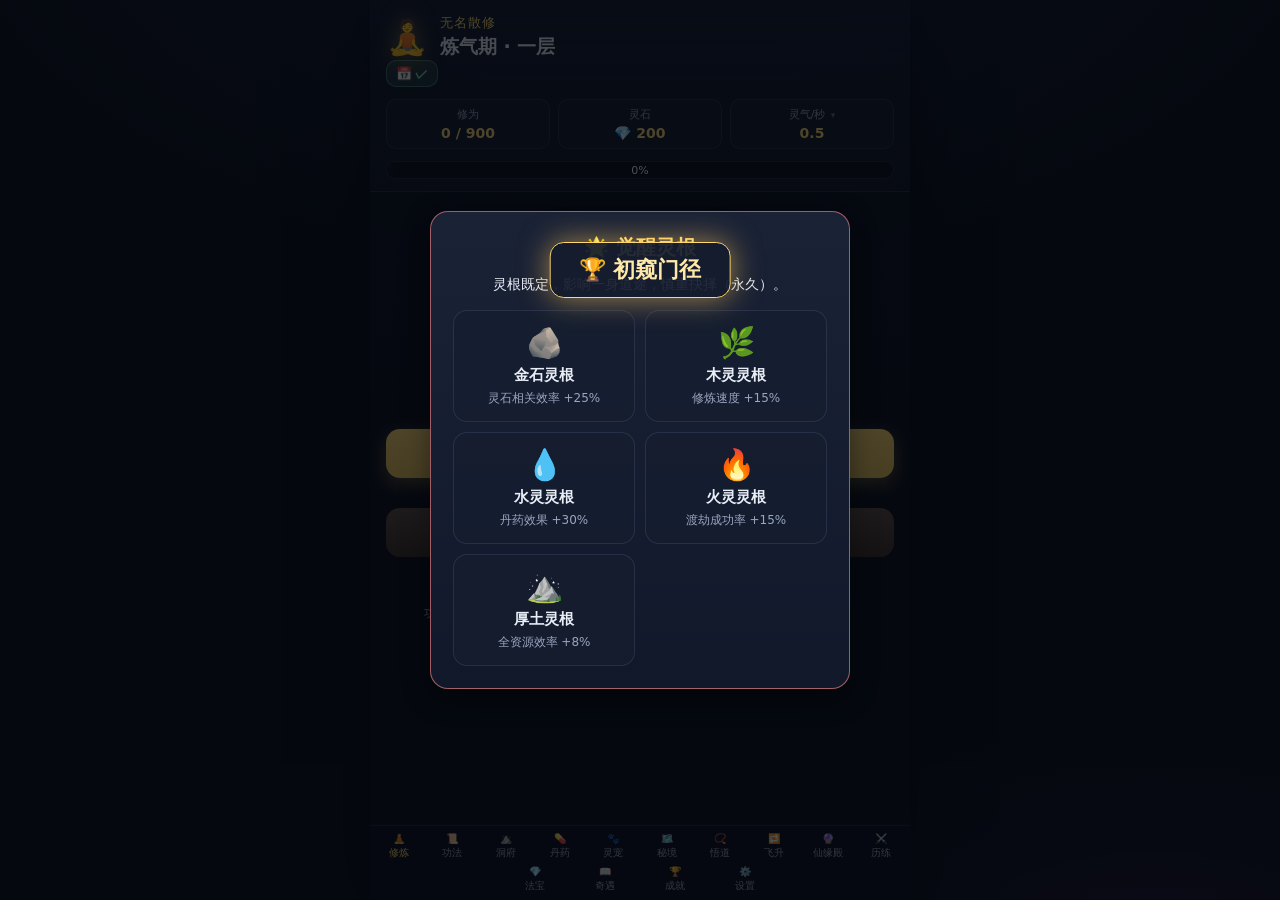
==== commit f7440e43: "灵气/秒计算过程可视化：点击顶栏展开完整公式分解 【问题】用户升级灵宠（火麟兽/金蟾/青鸟）后首页"灵气/秒"没变化，怀疑灵宠/洞府被锁死。 实际原因："灵气/秒" = currentSpeed() " ====
--- a/index.html
+++ b/index.html
@@ -27,11 +27,12 @@
           <span class="stat-label">灵石</span>
           <span class="stat-val">💎 <span id="stone-val">0</span></span>
         </div>
-        <div class="stat">
-          <span class="stat-label">灵气/秒</span>
+        <div class="stat stat-speed" id="stat-speed" title="点击查看灵气/秒计算公式">
+          <span class="stat-label">灵气/秒 <span class="caret">▾</span></span>
           <span class="stat-val" id="speed-val">1.0</span>
         </div>
       </div>
+      <div id="speed-detail" class="speed-detail" hidden></div>
       <div class="progress-wrap">
         <div class="progress-bar" id="progress-bar"></div>
         <span class="progress-pct" id="progress-pct">0%</span>
--- a/style.css
+++ b/style.css
@@ -76,6 +76,23 @@
   flex: 1; background: var(--panel); border: 1px solid var(--border);
   border-radius: 10px; padding: 7px 8px; text-align: center;
 }
+.stat-speed { cursor: pointer; transition: border-color .15s; }
+.stat-speed:hover { border-color: var(--gold-soft); }
+.stat-speed.open .caret { transform: rotate(180deg); display: inline-block; transition: transform .2s; }
+.caret { font-size: 9px; opacity: .6; margin-left: 2px; display: inline-block; transition: transform .2s; }
+.speed-detail {
+  margin-top: 8px; background: rgba(0,0,0,0.35); border: 1px solid var(--border);
+  border-radius: 10px; padding: 10px 12px; font-size: 12px; color: var(--text);
+}
+.speed-detail .row { display: flex; justify-content: space-between; padding: 2px 0; }
+.speed-detail .row.dim { color: var(--text-dim); }
+.speed-detail .row .v { font-weight: 700; color: var(--gold-soft); font-variant-numeric: tabular-nums; }
+.speed-detail .row .v.dim { color: var(--text-dim); font-weight: 400; }
+.speed-detail .formula { background: rgba(0,0,0,0.3); border-radius: 6px; padding: 6px 8px; margin: 6px 0; font-size: 11px; color: var(--text-dim); word-break: break-all; }
+.speed-detail .sep { height: 1px; background: var(--border); margin: 6px 0; }
+.speed-detail .total { color: #ffe9a8; font-size: 14px; }
+.speed-detail .total .v { color: #ffe9a8; }
+.speed-detail .note { font-size: 11px; color: var(--text-dim); margin-top: 6px; font-style: italic; }
 .stat-label { display: block; font-size: 11px; color: var(--text-dim); }
 .stat-val { display: block; font-size: 14px; font-weight: 700; margin-top: 3px; color: var(--gold-soft); }
 
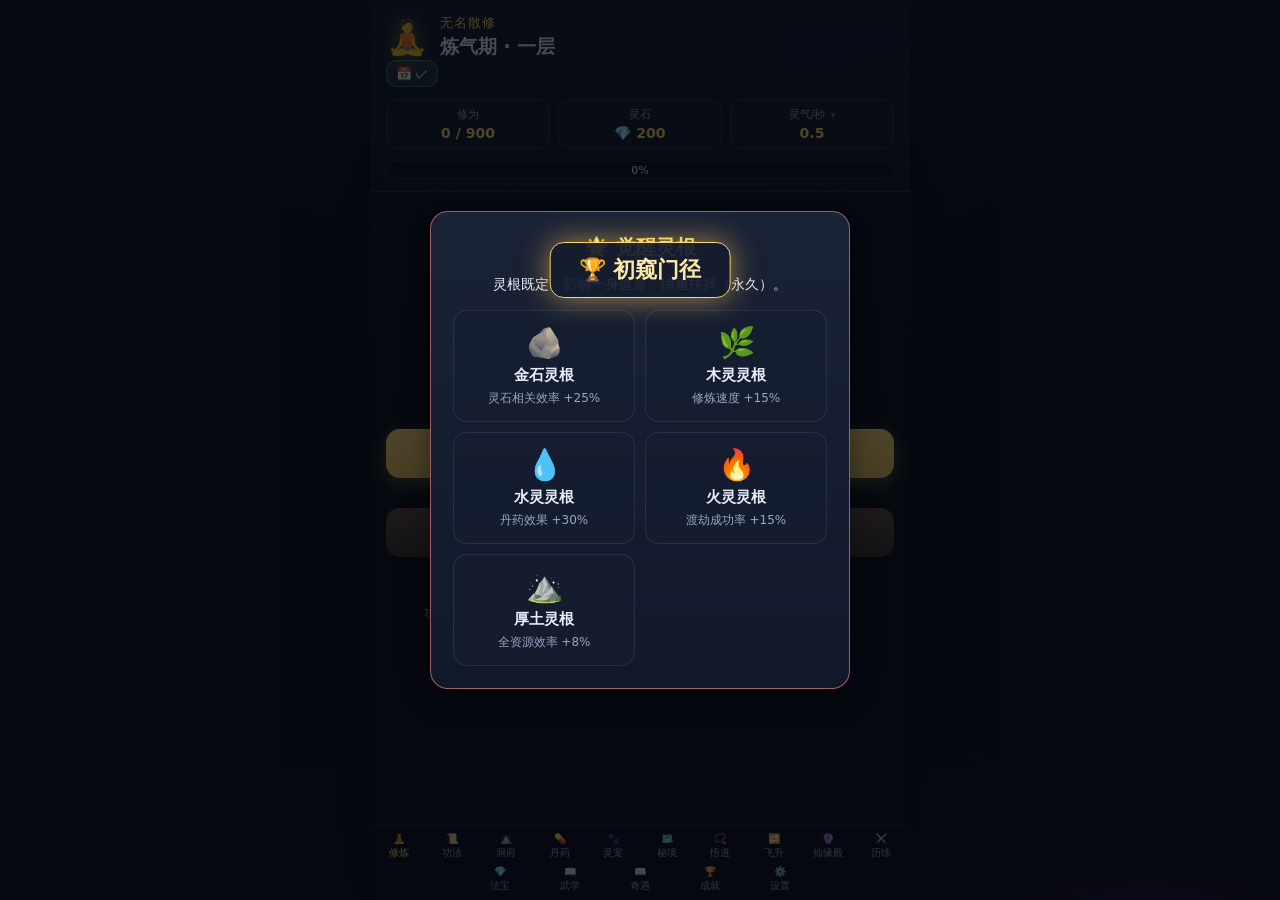
==== commit df7a49b7: "新增武学系统（独立于法宝的卡牌收集/装配） 基于无名江湖战斗系统设计文档，移植武学卡牌系统（暂不含ATB引擎）：  [数据] data.js - MARTIAL_ARTS 数组（18 武学，6 类型各" ====
--- a/index.html
+++ b/index.html
@@ -55,6 +55,7 @@
       <button class="tab" data-tab="bless">🔮<span>仙缘殿</span></button>
       <button class="tab" data-tab="battle">⚔️<span>历练</span></button>
       <button class="tab" data-tab="treasure">💎<span>法宝</span></button>
+      <button class="tab" data-tab="martial">📖<span>武学</span></button>
       <button class="tab" data-tab="event">📖<span>奇遇</span></button>
       <button class="tab" data-tab="achv">🏆<span>成就</span></button>
       <button class="tab" data-tab="setting">⚙️<span>设置</span></button>
--- a/style.css
+++ b/style.css
@@ -83,6 +83,7 @@
 .speed-detail {
   margin-top: 8px; background: rgba(0,0,0,0.35); border: 1px solid var(--border);
   border-radius: 10px; padding: 10px 12px; font-size: 12px; color: var(--text);
+  max-height: 55vh; overflow-y: auto; -webkit-overflow-scrolling: touch;
 }
 .speed-detail .row { display: flex; justify-content: space-between; padding: 2px 0; }
 .speed-detail .row.dim { color: var(--text-dim); }
@@ -93,8 +94,17 @@
 .speed-detail .total { color: #ffe9a8; font-size: 14px; }
 .speed-detail .total .v { color: #ffe9a8; }
 .speed-detail .note { font-size: 11px; color: var(--text-dim); margin-top: 6px; font-style: italic; }
+.speed-detail .section { font-size: 13px; font-weight: 800; margin: 8px 0 4px; padding: 4px 8px; border-radius: 6px; }
+.speed-detail .sec-core { background: rgba(127,209,193,0.15); color: #7fd1c1; }
+.speed-detail .sec-flat { background: rgba(255,215,111,0.15); color: #ffd76f; }
+.speed-detail .sec-pet  { background: rgba(199,154,255,0.15); color: #c79aff; }
+.speed-detail .row .d { font-size: 11px; color: var(--text-dim); margin-left: 4px; opacity: .7; }
 .stat-label { display: block; font-size: 11px; color: var(--text-dim); }
 .stat-val { display: block; font-size: 14px; font-weight: 700; margin-top: 3px; color: var(--gold-soft); }
+.spd-main { font-weight: 700; }
+.spd-px { color: var(--jade); font-size: 12px; font-weight: 600; }
+.spd-xz { color: #c79aff; font-size: 12px; font-weight: 600; }
+.spd-ft { color: var(--text-dim); font-size: 11px; font-weight: 400; }
 
 .progress-wrap {
   position: relative; margin-top: 12px; height: 18px;
@@ -227,10 +237,115 @@
   border: 1px solid rgba(255,122,122,0.5); border-radius: 10px; padding: 10px;
   background: rgba(255,122,122,0.1); color: var(--danger); font-weight: 700; cursor: pointer; width: 100%;
 }
+.list-title { font-size: 13px; font-weight: 700; color: var(--text-dim); margin-bottom: 6px; margin-top: 6px; }
+.martial-card { border-left: 3px solid transparent; }
+.martial-card.eq { border-left-color: var(--gold-soft); background: rgba(255,215,111,0.04); }
+.martial-card.locked { opacity: .45; }
 .stat-grid { display: grid; grid-template-columns: 1fr 1fr; gap: 10px; }
 .stat-grid .cell { background: rgba(0,0,0,0.25); border-radius: 10px; padding: 10px; }
 .stat-grid .cell b { color: var(--gold-soft); font-size: 16px; }
 .stat-grid .cell span { font-size: 11px; color: var(--text-dim); display: block; margin-top: 3px; }
+
+/* ---------------- 秘境·爽文故事「凡人逆天录」 ---------------- */
+.story-card {
+  background: rgba(0,0,0,0.35); border: 1px solid var(--border); border-radius: 12px;
+  padding: 14px; margin: 10px 0;
+}
+.story-title { font-size: 16px; font-weight: 800; color: var(--gold-soft); margin-bottom: 8px; }
+.story-text { font-size: 13px; color: var(--text); line-height: 1.6; margin-bottom: 12px; padding: 8px; background: rgba(0,0,0,0.25); border-radius: 8px; font-style: italic; }
+.story-progress { margin: 8px 0; }
+.story-line { display: flex; gap: 8px; padding: 6px 0; font-size: 12px; color: var(--text-dim); border-bottom: 1px solid rgba(255,255,255,0.04); }
+.story-line .idx { color: var(--gold-soft); font-weight: 700; width: 20px; flex-shrink: 0; }
+.story-line.read { opacity: .4; }
+.story-line.current { color: var(--text); font-weight: 700; background: rgba(127,209,193,0.08); margin: 0 -4px; padding: 6px 4px; border-radius: 4px; }
+.story-done { font-size: 12px; color: var(--jade); margin-top: 8px; text-align: center; }
+.story-hint { font-size: 12px; color: var(--gold-soft); margin-top: 8px; text-align: center; }
+
+.risk-selector { margin: 10px 0; padding: 10px; background: rgba(0,0,0,0.25); border-radius: 10px; }
+.risk-label { font-size: 13px; font-weight: 700; color: var(--gold-soft); margin-bottom: 8px; }
+.risk-btns { display: flex; gap: 6px; flex-wrap: wrap; }
+.risk-btn {
+  flex: 1; min-width: 60px; padding: 8px 4px; border: 1px solid var(--border); border-radius: 8px;
+  background: rgba(0,0,0,0.2); color: var(--text-dim); cursor: pointer; font-size: 11px; text-align: center;
+  transition: all .15s;
+}
+.risk-btn:hover { border-color: var(--gold-soft); color: var(--text); }
+.risk-btn.sel { border-color: #ffd76f; background: rgba(255,215,111,0.12); color: #ffe9a8; font-weight: 700; }
+.risk-btn .mult { display: block; font-size: 14px; font-weight: 900; color: var(--gold-soft); margin-top: 2px; }
+
+/* ---------------- 秘境·策略选择 ---------------- */
+.choice-selector { margin: 10px 0; padding: 10px; background: rgba(0,0,0,0.25); border-radius: 10px; }
+.choice-label { font-size: 13px; font-weight: 700; color: var(--gold-soft); margin-bottom: 8px; }
+.choice-btns { display: flex; flex-direction: column; gap: 6px; }
+.choice-btn {
+  display: flex; align-items: center; gap: 8px; padding: 10px 12px;
+  border: 1px solid var(--border); border-radius: 8px; background: rgba(0,0,0,0.2);
+  cursor: pointer; transition: all .15s; text-align: left;
+}
+.choice-btn:hover { border-color: var(--gold-soft); background: rgba(255,215,111,0.06); }
+.choice-btn.sel { border-color: #7fd1c1; background: rgba(127,209,193,0.1); }
+.choice-btn .cb-label { font-size: 13px; font-weight: 700; color: var(--text); min-width: 100px; }
+.choice-btn .cb-desc { flex: 1; font-size: 11px; color: var(--text-dim); }
+.choice-btn .cb-mult { font-size: 14px; font-weight: 900; color: var(--gold-soft); white-space: nowrap; }
+
+/* ---------------- 战斗盲盒 ---------------- */
+.blind-box { text-align: center; min-width: 260px; position: relative; }
+.blind-box .bb-title { font-size: 20px; font-weight: 900; color: var(--gold-soft); margin-bottom: 6px; }
+.blind-box .bb-desc { font-size: 13px; color: var(--text-dim); margin-bottom: 10px; }
+.blind-box .bb-buff { font-size: 12px; color: #c79aff; margin-bottom: 8px; font-weight: 700; }
+.blind-box .bb-btns { display: flex; gap: 8px; justify-content: center; margin-bottom: 10px; }
+.blind-box .bb-btn { padding: 10px 16px; border: 1px solid var(--border); border-radius: 10px; background: rgba(0,0,0,0.3); color: var(--text); cursor: pointer; font-size: 14px; transition: all .15s; }
+.blind-box .bb-btn:hover { border-color: var(--gold-soft); background: rgba(255,215,111,0.1); }
+.blind-box .bb-btn:disabled { opacity: .3; cursor: default; }
+.blind-box .bb-result { padding: 10px 0; }
+.blind-box .bb-rolling { font-size: 14px; color: var(--text-dim); }
+.blind-box .bb-number { font-size: 48px; font-weight: 900; color: var(--gold-soft); margin: 8px 0; }
+.blind-box .bb-amount { font-size: 16px; color: var(--jade); }
+.blind-box .bb-close {
+  position: absolute; top: 6px; right: 10px; background: none; border: none;
+  color: var(--text-dim); font-size: 20px; cursor: pointer; padding: 2px 6px; line-height: 1; z-index: 2;
+}
+.blind-box .bb-close:hover { color: var(--text); }
+.blind-box .bb-merchant {
+  font-size: 14px; color: #c79aff; text-align: center; margin-bottom: 2px; font-weight: 700; letter-spacing: 1px;
+}
+.blind-box .bb-cancel { margin-top: 6px; }
+.blind-box .bb-btn-cancel { background: transparent; border: none; color: var(--text-dim); cursor: pointer; font-size: 12px; padding: 6px 12px; }
+.blind-box .bb-btn-cancel:hover { color: var(--text); }
+.blind-box .bb-bet-grid { display: grid; grid-template-columns: 1fr 1fr; gap: 6px; margin-bottom: 6px; }
+.blind-box .bb-bet-btn {
+  display: flex; flex-direction: column; align-items: center; gap: 2px; padding: 10px 8px;
+  border: 1px solid var(--border); border-radius: 8px; background: rgba(0,0,0,0.3);
+  cursor: pointer; transition: all .15s;
+}
+.blind-box .bb-bet-btn:hover { border-color: var(--gold-soft); background: rgba(255,215,111,0.1); }
+.blind-box .bb-bet-btn:disabled { opacity: .3; cursor: default; }
+.blind-box .bb-bet-label { font-size: 12px; font-weight: 700; color: var(--text); }
+.blind-box .bb-bet-amt { font-size: 14px; font-weight: 900; color: var(--gold-soft); }
+.blind-box .bb-bet-pct { font-size: 11px; color: var(--text-dim); }
+
+/* 收剑按钮（已迁移到战斗弹窗#cb-ok，本规则保留兼容） */
+.sheathe-btn-inline {
+  display: block; width: 100%; margin-top: 12px; padding: 14px;
+  background: linear-gradient(135deg, rgba(255,215,111,0.18), rgba(255,160,40,0.12));
+  border: 2px solid rgba(255,215,111,0.5); border-radius: 14px;
+  color: #ffe9a8; font-size: 16px; font-weight: 800; text-align: center;
+  cursor: pointer; animation: sheathePulse 1.2s ease-in-out infinite;
+}
+.sheathe-btn-inline:hover { background: rgba(255,215,111,0.25); border-color: #ffd76f; }
+@keyframes sheathePulse { 0%,100% { box-shadow: 0 0 12px rgba(255,200,80,.4); } 50% { box-shadow: 0 0 24px rgba(255,200,80,.7); } }
+
+.explore-area { text-align: center; margin: 10px 0; }
+.explore-btn { width: 100%; padding: 12px; font-size: 15px !important; }
+
+.chapter-list { margin: 6px 0; }
+.list-title { font-size: 13px; font-weight: 700; color: var(--text-dim); margin-bottom: 6px; }
+.chap-item { display: flex; align-items: center; gap: 8px; padding: 6px 8px; font-size: 12px; border-radius: 6px; margin: 2px 0; }
+.chap-item.unlocked { color: var(--text); }
+.chap-item.locked { color: var(--text-dim); opacity: .5; }
+.chap-icon { font-size: 16px; width: 24px; text-align: center; }
+.chap-name { flex: 1; }
+.chap-status { font-size: 11px; color: var(--text-dim); }
 
 /* ---------------- 底部标签栏 ---------------- */
 .tabbar {
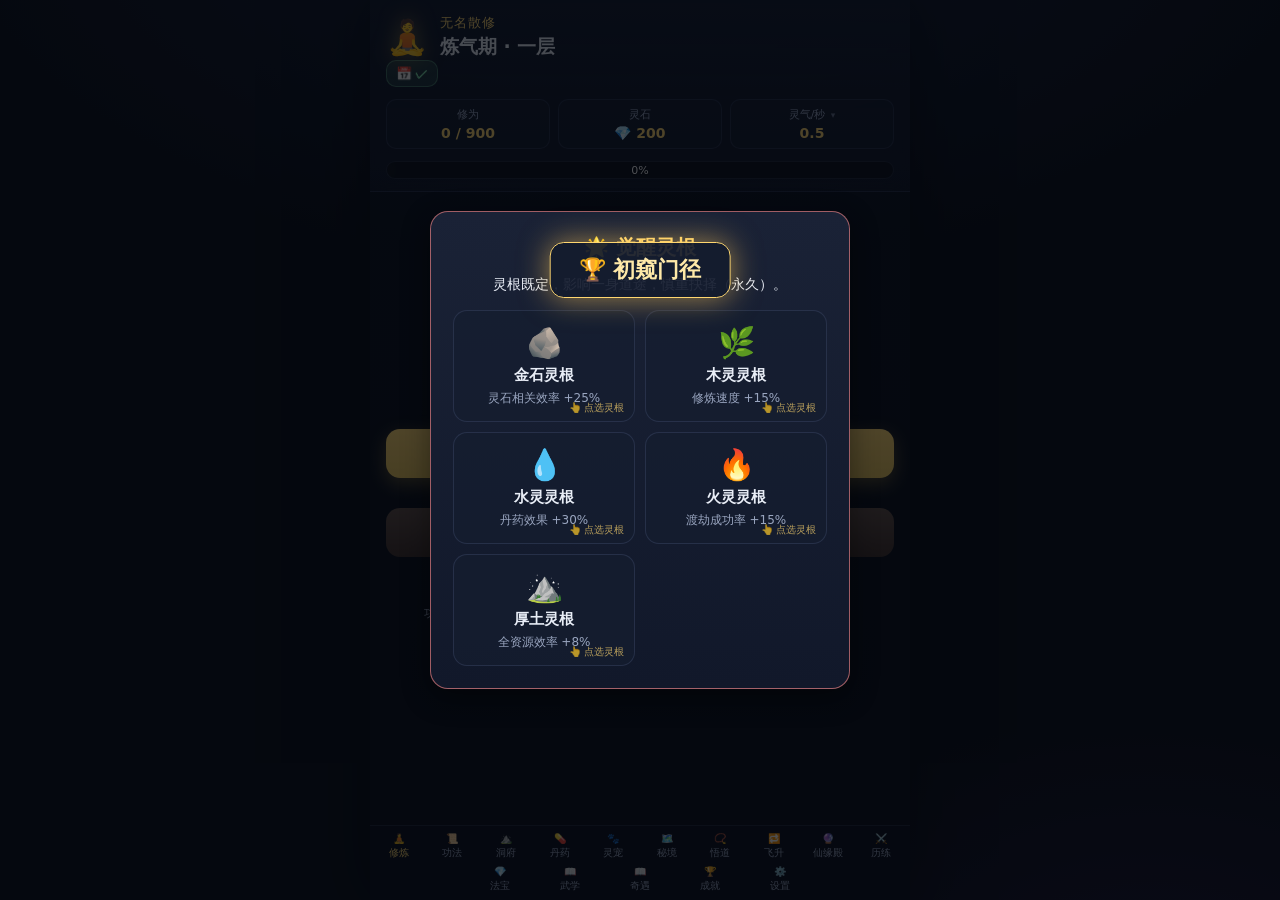
==== commit ace6687d: "强制Cloudflare / 浏览器刷新缓存：script标签加git hash版本号" ====
--- a/index.html
+++ b/index.html
@@ -67,11 +67,11 @@
   <!-- 提示层 -->
   <div id="toast-layer"></div>
 
-  <script src="data.js"></script>
-  <script src="game.js"></script>
-  <script src="art.js"></script>
-  <script src="audio.js"></script>
-  <script src="fx.js"></script>
-  <script src="ui.js"></script>
+  <script src="data.js?v=9c0c510"></script>
+  <script src="game.js?v=9c0c510"></script>
+  <script src="art.js?v=9c0c510"></script>
+  <script src="audio.js?v=9c0c510"></script>
+  <script src="fx.js?v=9c0c510"></script>
+  <script src="ui.js?v=9c0c510"></script>
 </body>
 </html>
--- a/style.css
+++ b/style.css
@@ -175,6 +175,8 @@
   background: linear-gradient(180deg, #ffe08a, #e8a13a);
   animation: pulse 1.3s ease-in-out infinite;
 }
+#btn-auto { margin-top: 8px; width: 100%; }
+#btn-auto.auto-on { background: var(--jade); color: #003; box-shadow: 0 0 16px rgba(127,224,168,0.4); }
 @keyframes pulse {
   0%,100% { box-shadow: 0 0 0 0 rgba(232,196,90,0.55); }
   50% { box-shadow: 0 0 0 12px rgba(232,196,90,0); }
@@ -241,6 +243,55 @@
 .martial-card { border-left: 3px solid transparent; }
 .martial-card.eq { border-left-color: var(--gold-soft); background: rgba(255,215,111,0.04); }
 .martial-card.locked { opacity: .45; }
+
+/* ---------------- 武学·背包格子式布局 ---------------- */
+.ma-equip-row { display: flex; gap: 6px; margin: 8px 0; flex-wrap: wrap; }
+.ma-slot {
+  width: 68px; height: 76px; border-radius: 8px; border: 2px solid var(--border);
+  display: flex; flex-direction: column; align-items: center; justify-content: center;
+  position: relative; cursor: pointer; background: rgba(0,0,0,0.2);
+  transition: all .15s; gap: 2px;
+}
+.ma-slot:hover { border-color: var(--gold-soft); transform: scale(1.04); }
+.ma-slot.ma-empty { opacity: .3; cursor: default; border-style: dashed; }
+.ma-slot.ma-empty:hover { border-color: var(--border); transform: none; }
+.ma-slot .ma-slot-num { position: absolute; top: 2px; left: 5px; font-size: 9px; color: var(--text-dim); }
+.ma-slot .ma-slot-icon { font-size: 24px; line-height: 1; }
+.ma-slot .ma-slot-lv { position: absolute; top: 1px; right: 4px; font-size: 9px; color: var(--gold-soft); font-weight: 700; }
+.ma-slot .ma-slot-label { position: absolute; top: 1px; right: 4px; font-size: 9px; color: var(--gold-soft); font-weight: 700; }
+.ma-slot .ma-slot-title { position: absolute; bottom: 1px; left: 4px; font-size: 8px; color: var(--text-dim); }
+.ma-equip-area { margin: 8px 0; }
+.ma-equip-row { display: flex; gap: 4px; flex-wrap: wrap; }
+.ma-sub-row { display: flex; align-items: center; gap: 4px; }
+.ma-row-label { font-size: 10px; color: var(--text-dim); min-width: 28px; text-align: center; font-weight: 700; }
+.ma-row-label.active { color: var(--gold-soft); }
+.ma-slot-wrap { display: flex; align-items: center; gap: 2px; }
+.ma-slot .ma-slot-badge { position: absolute; bottom: 16px; right: 2px; font-size: 10px; }
+.ma-slot.ma-equipped { background: rgba(255,215,111,0.06); }
+
+.ma-filter-bar { display: flex; gap: 4px; margin: 6px 0; flex-wrap: wrap; }
+.ma-filter {
+  padding: 4px 10px; border: 1px solid var(--border); border-radius: 14px;
+  background: var(--panel); color: var(--text-dim); cursor: pointer; font-size: 12px;
+  transition: all .15s;
+}
+.ma-filter:hover { border-color: var(--gold-soft); color: var(--text); }
+.ma-filter.sel { border-color: #7fd1c1; color: #7fd1c1; font-weight: 700; background: rgba(127,209,193,0.1); }
+
+.ma-grid { display: flex; flex-wrap: wrap; gap: 6px; margin: 6px 0; }
+.ma-grid-slot { width: 62px; height: 70px; font-size: 22px; }
+.ma-grid-slot .ma-slot-icon { font-size: 22px; }
+.ma-grid-slot .ma-slot-name { font-size: 8px; }
+
+/* 武学详情弹窗 */
+.ma-detail { text-align: center; min-width: 240px; }
+.ma-detail .ma-dt-icon { font-size: 40px; margin-bottom: 6px; }
+.ma-detail .ma-dt-name { font-size: 18px; font-weight: 900; }
+.ma-detail .ma-dt-type { font-size: 12px; color: var(--text-dim); margin: 4px 0; }
+.ma-detail .ma-dt-stats { font-size: 13px; color: var(--gold-soft); margin: 4px 0; }
+.ma-detail .ma-dt-skills { font-size: 12px; color: var(--text); text-align: left; margin: 6px 0; padding: 8px; background: rgba(0,0,0,0.2); border-radius: 8px; line-height: 1.6; }
+.ma-detail .ma-dt-source { font-size: 12px; color: var(--text-dim); margin: 6px 0; }
+.ma-detail .btn { margin: 4px; }
 .stat-grid { display: grid; grid-template-columns: 1fr 1fr; gap: 10px; }
 .stat-grid .cell { background: rgba(0,0,0,0.25); border-radius: 10px; padding: 10px; }
 .stat-grid .cell b { color: var(--gold-soft); font-size: 16px; }
@@ -460,12 +511,15 @@
 .root-card {
   background: var(--panel); border: 1px solid var(--border); border-radius: 14px;
   padding: 14px; cursor: pointer; transition: transform 0.1s, border-color 0.15s;
+  position: relative; animation: rootPulse 2s ease-in-out infinite;
 }
 .root-card:active { transform: scale(0.97); }
 .root-card:hover, .root-card.sel { border-color: var(--gold); }
 .root-card .ic { font-size: 30px; }
 .root-card .nm { font-weight: 700; margin-top: 6px; font-size: 15px; }
 .root-card .ds { font-size: 12px; color: var(--text-dim); margin-top: 4px; line-height: 1.5; }
+.root-card::after { content: "👆 点选灵根"; position: absolute; bottom: 6px; right: 10px; font-size: 10px; color: var(--gold-soft); opacity: .7; }
+@keyframes rootPulse { 0%,100% { box-shadow: 0 0 0 0 rgba(255,215,111,0); } 50% { box-shadow: 0 0 16px 4px rgba(255,215,111,0.2); } }
 
 /* ============ v3：战斗 / 法宝 ============ */
 /* 战斗：自身面板 */
@@ -492,6 +546,7 @@
 .map-tab.locked { opacity: 0.45; }
 .map-desc { font-size: 12px; color: var(--text-dim); margin-bottom: 10px; }
 .tower-info { font-size: 13px; color: var(--gold-soft); margin-bottom: 10px; padding: 8px 10px; background: rgba(20,28,46,0.5); border-radius: 8px; border: 1px solid var(--border); }
+.pp-speed { font-size: 11px; color: var(--jade); margin-top: 4px; }
 
 /* 战斗：关卡路径 */
 .level-path { display: flex; flex-direction: column; gap: 8px; }
@@ -502,10 +557,34 @@
 .level-body { flex: 1; min-width: 0; }
 .level-body .name { font-size: 14px; font-weight: 700; }
 .enemy-stats { font-size: 11px; color: var(--text-dim); margin-top: 3px; }
+.e-deck-line { font-size: 11px; color: var(--text-dim); margin-top: 3px; display: flex; align-items: center; gap: 4px; flex-wrap: wrap; }
+.e-ma-chip { display: inline-flex; align-items: center; gap: 2px; padding: 2px 6px; border: 1px solid; border-radius: 12px; font-size: 10px; background: rgba(0,0,0,0.2); }
+.e-ma-chip span { color: var(--text); }
 .reward-line { font-size: 11px; color: #7fe0a8; margin-top: 3px; }
 .boss-tag { font-size: 10px; background: var(--danger); color: #fff; padding: 1px 6px; border-radius: 6px; margin-left: 4px; }
 .cleared-tag { font-size: 10px; background: rgba(127,209,193,0.25); color: #7fd1c1; padding: 1px 6px; border-radius: 6px; margin-left: 4px; }
 .fight-btn { background: linear-gradient(180deg, #ff9f6f, #e8633a); color: #fff; box-shadow: 0 4px 12px rgba(230,99,58,0.35); }
+
+/* ---------------- 武学·招式配招UI ---------------- */
+.ma-slots { margin: 6px 0; text-align: left; }
+.ma-slot-title { font-size: 12px; font-weight: 700; color: var(--text-dim); margin-bottom: 4px; }
+.ma-skill-tag { font-size: 11px; padding: 4px 8px; border-radius: 6px; margin: 2px 0; background: rgba(0,0,0,0.2); }
+.ma-skill-tag.innate { color: var(--gold-soft); border-left: 3px solid var(--gold-soft); }
+.ma-skill-tag.extra { color: var(--jade); border-left: 3px solid var(--jade); }
+.ma-skill-slot {
+  font-size: 11px; padding: 6px 8px; border: 1px dashed var(--border); border-radius: 6px;
+  margin: 3px 0; color: var(--text-dim); cursor: pointer; text-align: center; transition: all .15s;
+}
+.ma-skill-slot:hover { border-color: var(--gold-soft); color: var(--text); background: rgba(255,215,111,0.06); }
+.ma-skill-plus { font-size: 14px; font-weight: 700; color: var(--gold-soft); }
+.sk-pick-list { margin: 8px 0; }
+.sk-pick-item {
+  display: flex; justify-content: space-between; padding: 8px 10px; border: 1px solid var(--border);
+  border-radius: 8px; margin: 4px 0; cursor: pointer; transition: all .15s; background: rgba(0,0,0,0.15);
+}
+.sk-pick-item:hover { border-color: var(--gold-soft); background: rgba(255,215,111,0.06); }
+.sk-pick-name { font-size: 13px; font-weight: 700; color: var(--text); }
+.sk-pick-info { font-size: 11px; color: var(--text-dim); }
 
 /* 战斗：日志弹窗 */
 .combat-sub { font-size: 12px; color: var(--text-dim); margin: 4px 0 8px; }
@@ -517,6 +596,73 @@
 h2.lose { color: #ff9f9f; }
 .reward { margin-top: 10px; font-size: 13px; color: #ffd76f; }
 .reward.drop { color: #c79fff; }
+
+/* ---------------- 招式库（全部12招式网格） ---------------- */
+.allskills-grid { display: flex; flex-direction: column; gap: 4px; margin: 6px 0; }
+.allskill-item {
+  display: flex; align-items: center; gap: 8px; padding: 8px 10px;
+  border: 1px solid var(--border); border-radius: 8px; background: rgba(0,0,0,0.15);
+}
+
+/* ---------------- 战报系统 ---------------- */
+.battle-report { text-align: left; max-height: 70vh; overflow-y: auto; padding: 4px; min-width: 320px; }
+.battle-report .rep-header { font-size: 16px; font-weight: 900; text-align: center; margin-bottom: 8px; color: var(--gold-soft); }
+.battle-report .rep-section { margin: 8px 0; padding: 8px; background: rgba(0,0,0,0.2); border-radius: 8px; border: 1px solid var(--border); }
+.battle-report .rep-section-title { font-size: 12px; font-weight: 700; color: var(--gold-soft); margin-bottom: 6px; }
+.battle-report .rep-hint { font-size: 10px; color: var(--text-dim); margin-bottom: 4px; font-style: italic; }
+.battle-report .rep-prep { display: flex; flex-direction: column; gap: 6px; }
+.battle-report .rep-prep-side { padding: 6px 8px; border-radius: 6px; font-size: 11px; }
+.battle-report .rep-prep-side.p { background: rgba(127,209,193,0.08); border-left: 3px solid #7fd1c1; }
+.battle-report .rep-prep-side.e { background: rgba(255,122,122,0.08); border-left: 3px solid #ff7a7a; }
+.battle-report .rep-prep-name { font-weight: 700; color: var(--text); }
+.battle-report .rep-prep-stats { color: var(--text-dim); margin-top: 2px; }
+.battle-report .rep-qi-table { width: 100%; font-size: 11px; border-collapse: collapse; }
+.battle-report .rep-qi-table th { color: var(--gold-soft); padding: 4px; border-bottom: 1px solid var(--border); text-align: center; }
+.battle-report .rep-qi-table td { padding: 3px 4px; text-align: center; color: var(--text); }
+.battle-report .rep-timeline { display: flex; flex-direction: column; gap: 6px; }
+.battle-report .rep-timeline-row { display: flex; align-items: center; gap: 6px; }
+.battle-report .rep-tl-label { min-width: 60px; font-size: 11px; font-weight: 700; color: var(--text); }
+.battle-report .rep-tl-nodes { display: flex; flex-wrap: wrap; gap: 2px; }
+.battle-report .tl-node { display: inline-flex; align-items: center; justify-content: center; min-width: 22px; height: 22px; padding: 0 4px; border-radius: 4px; font-size: 11px; font-weight: 700; }
+.battle-report .tl-node.p { background: #7fd1c1; color: #003; }
+.battle-report .tl-node.e { background: #ff7a7a; color: #fff; }
+.battle-report .rep-act-list { display: flex; flex-direction: column; gap: 3px; max-height: 50vh; overflow-y: auto; }
+.battle-report .rep-act { display: flex; gap: 4px; font-size: 10px; padding: 4px 6px; border-radius: 4px; align-items: center; }
+.battle-report .rep-act.p { background: rgba(127,209,193,0.06); }
+.battle-report .rep-act.e { background: rgba(255,122,122,0.06); }
+.battle-report .rep-seq { min-width: 20px; text-align: center; font-weight: 700; color: var(--gold-soft); }
+.battle-report .rep-who { min-width: 50px; color: var(--text); }
+.battle-report .rep-ma { min-width: 60px; color: var(--text-dim); font-size: 9px; }
+.battle-report .rep-skill { flex: 1; color: var(--jade); }
+.battle-report .rep-dmg { min-width: 30px; text-align: right; font-weight: 700; color: var(--gold-soft); }
+.battle-report .rep-hp { min-width: 80px; text-align: right; font-size: 9px; color: var(--text-dim); }
+.battle-report .rep-formula, .battle-report .rep-aff-text { font-size: 11px; color: var(--text-dim); padding: 4px 6px; background: rgba(0,0,0,0.15); border-radius: 4px; line-height: 1.6; }
+.battle-report .rep-summary { font-size: 11px; color: var(--text); line-height: 1.8; }
+.battle-report .rep-round-bar { display: flex; flex-wrap: wrap; gap: 4px; margin-bottom: 6px; }
+.battle-report .rep-round-btn { padding: 3px 8px; font-size: 11px; border-radius: 12px; background: var(--panel); border: 1px solid var(--border); color: var(--text-dim); cursor: pointer; }
+.battle-report .rep-round-btn.sel { border-color: var(--gold-soft); color: var(--gold-soft); font-weight: 700; }
+/* 按武学分组的战报统计 */
+.battle-report .rep-m-list { display: flex; flex-direction: column; gap: 6px; }
+.battle-report .rep-m-card { background: rgba(0,0,0,0.15); border-radius: 8px; padding: 6px 8px; border-left: 3px solid var(--gold-soft); }
+.battle-report .rep-m-head { display: flex; align-items: center; gap: 6px; margin-bottom: 4px; font-size: 11px; }
+.battle-report .rep-m-icon { font-size: 16px; }
+.battle-report .rep-m-name { font-weight: 700; color: var(--gold-soft); }
+.battle-report .rep-m-grade { font-size: 10px; color: var(--text-dim); }
+.battle-report .rep-m-stat { color: var(--text-dim); font-size: 10px; margin-left: auto; }
+.battle-report .rep-m-skills { display: flex; flex-direction: column; gap: 2px; }
+.battle-report .rep-m-skill { display: flex; gap: 6px; font-size: 10px; padding: 2px 4px; align-items: center; }
+.battle-report .rep-m-sname { flex: 1; color: var(--jade); }
+.battle-report .rep-m-srate { min-width: 60px; color: var(--text-dim); }
+.battle-report .rep-m-sstate { min-width: 100px; text-align: right; font-size: 10px; }
+.allskill-item.locked { opacity: .4; }
+.allskill-icon { font-size: 18px; width: 24px; text-align: center; }
+.allskill-body { flex: 1; }
+.allskill-name { font-size: 13px; font-weight: 700; color: var(--jade); }
+.allskill-name .lv { font-size: 11px; color: var(--gold-soft); margin-left: 4px; }
+.allskill-info { font-size: 11px; color: var(--text-dim); margin-top: 2px; }
+.allskill-upg { min-width: 60px; text-align: right; }
+.allskill-upg .btn.small { padding: 3px 8px; font-size: 11px; border-radius: 6px; }
+.allskill-upg .btn.small:disabled { opacity: .3; }
 
 /* 法宝：装备槽 */
 .slot-row { display: grid; grid-template-columns: 1fr 1fr 1fr; gap: 8px; margin: 10px 0; }
